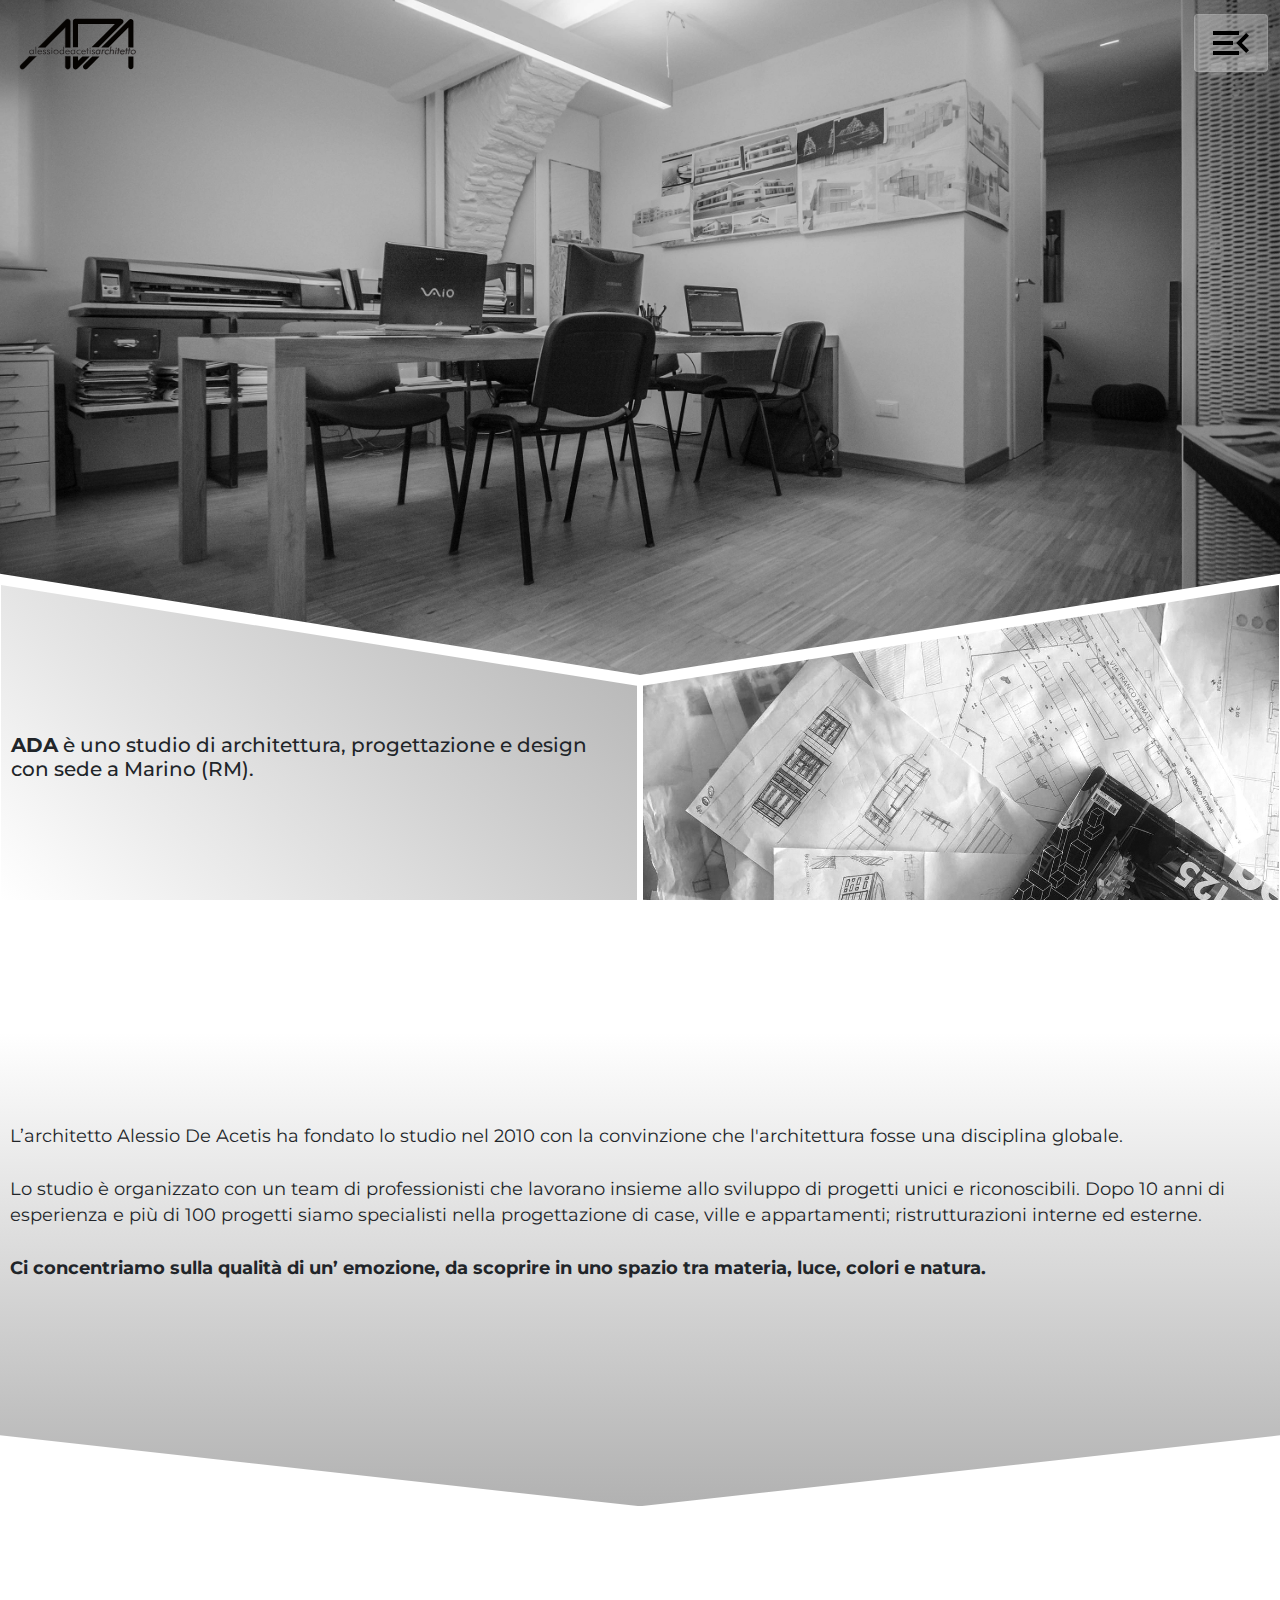
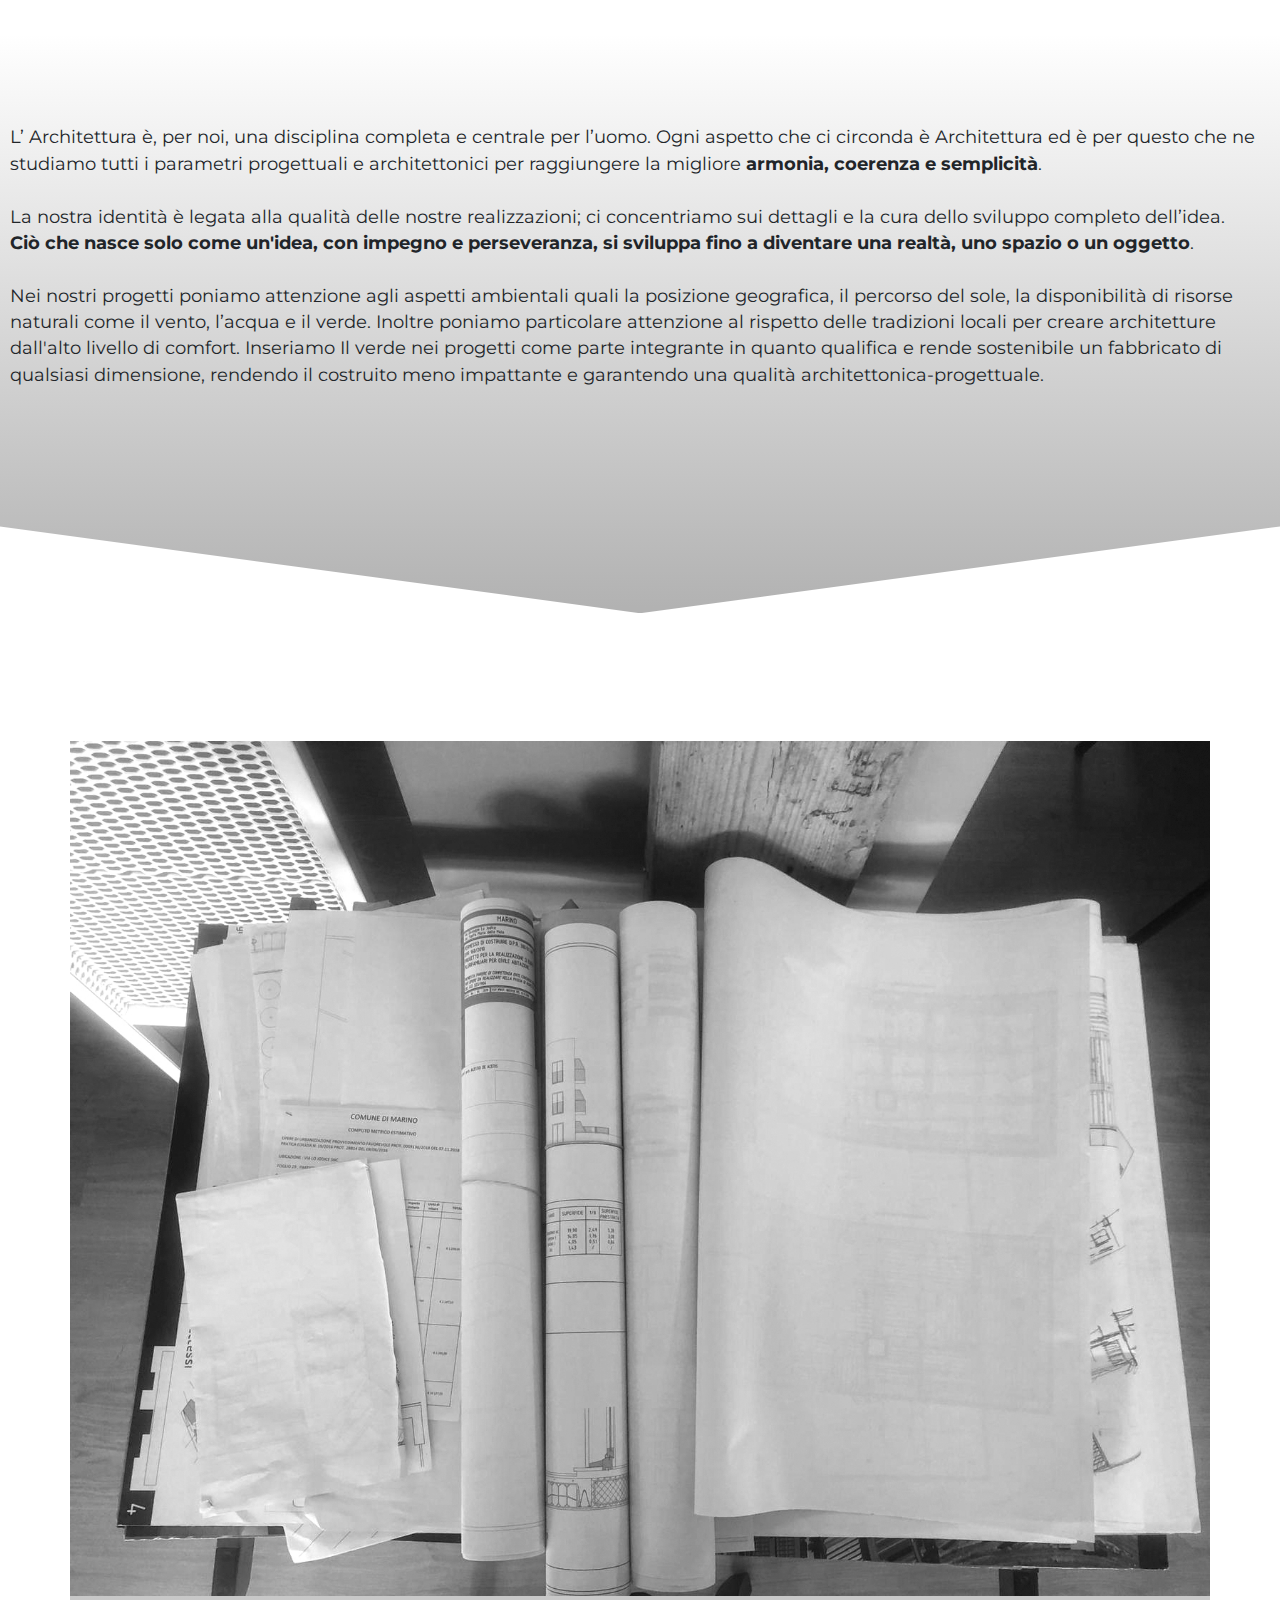
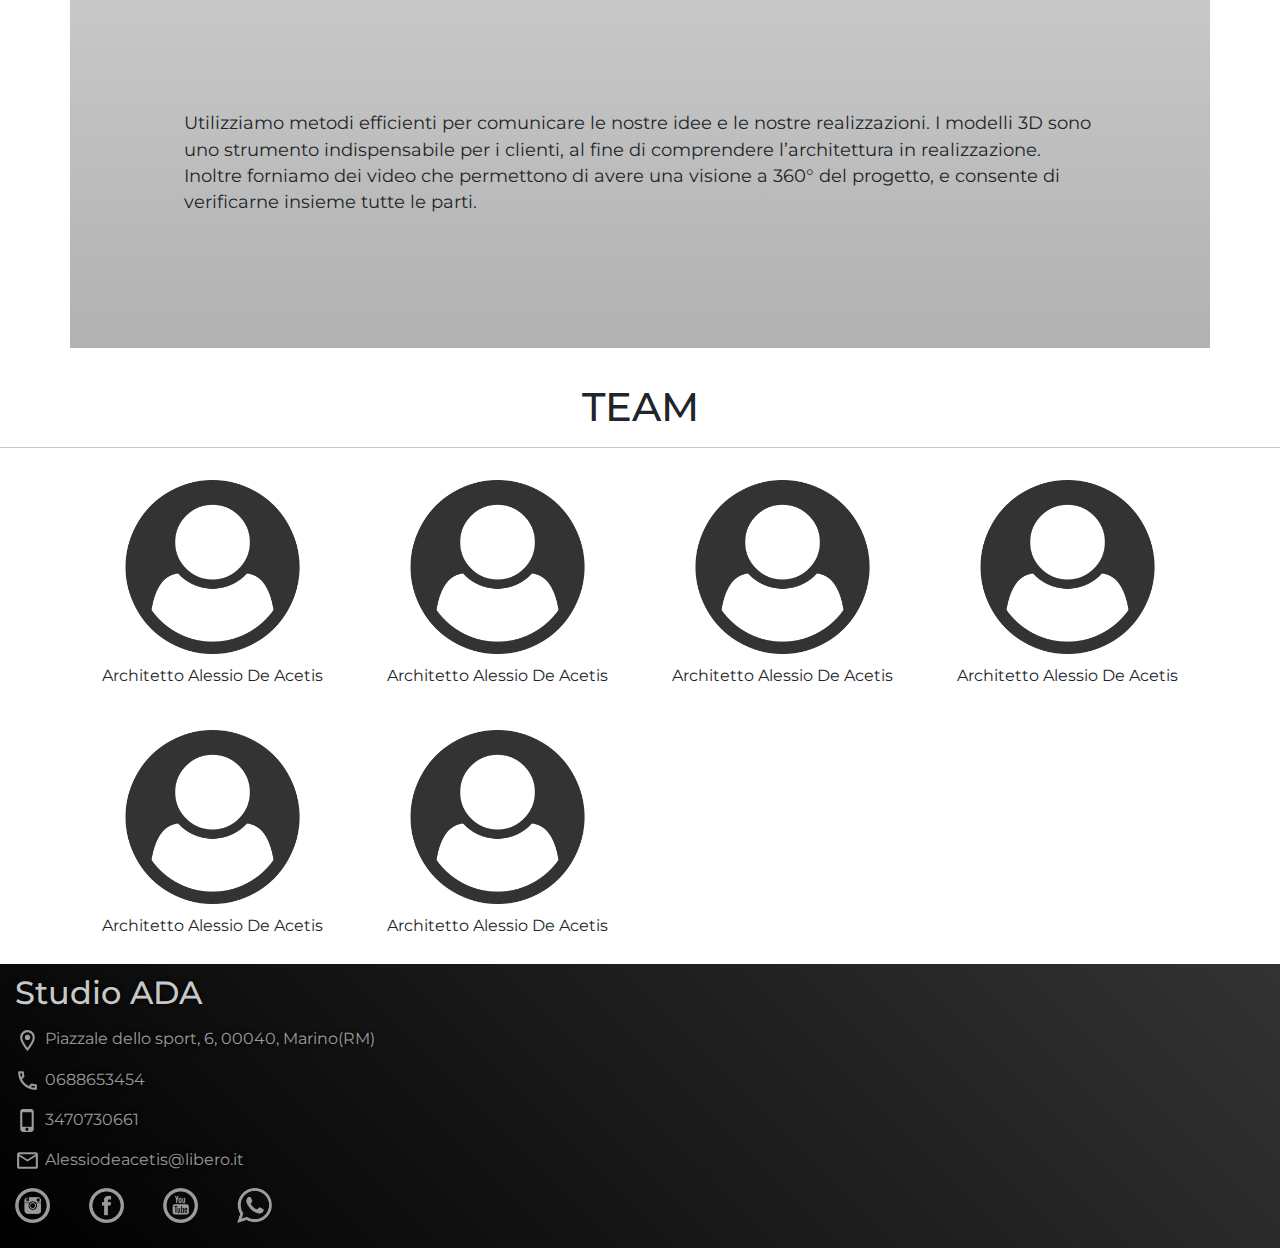
==== about.html @ c1b70dc1 "about almost finished" ====
<!doctype html>
<html lang="it">
  <head>
    <meta charset="utf-8">
    <meta name="viewport" content="width=device-width, initial-scale=1">
    
    <link rel="stylesheet" type="text/css" href="bootstrap/css/bootstrap.css">
    <link rel="stylesheet" type="text/css" href="css/about.css">
    <link rel="preconnect" href="https://fonts.googleapis.com">
    <link rel="preconnect" href="https://fonts.gstatic.com" crossorigin>
    <link href="https://fonts.googleapis.com/css2?family=Montserrat:wght@500&display=swap" rel="stylesheet">

    <title>studio ADA</title>
  </head>
<body>
<!-------------------------------  NAVBAR  -------------------------------------->
<nav id="miaNavbar" class="navbar navbar-dark bg-dark fixed-top">
  <div class="container-fluid">
    <a class="navbar-brand" href="index.html">
      <img src="images/Logo ADA.svg" width="140" class="me-3"></a>
    <button class="navbar-toggler" type="button" data-bs-toggle="offcanvas" data-bs-target="#offcanvasNavbar" aria-controls="offcanvasNavbar">
      <img src="images/icons/menu.svg">
    </button>
    <div class="offcanvas offcanvas-end" tabindex="-1" id="offcanvasNavbar" aria-labelledby="offcanvasNavbarLabel">
      <div class="offcanvas-header">
        <h5 class="offcanvas-title" id="offcanvasNavbarLabel">STUDIO ADA</h5>
        <button type="button" class="btn-close btn-close-white text-reset" data-bs-dismiss="offcanvas" aria-label="Close"></button>
      </div>
      <div class="offcanvas-body">
        <ul class="navbar-nav justify-content-end flex-grow-1 pe-3">
          <li class="nav-item">
            <a class="nav-link" aria-current="page" href="index.html">HOME</a>
          </li>
          <li class="nav-item">
            <a class="nav-link" href="projects.html">PROGETTI</a>
          </li>
          <li class="nav-item">
              <a class="nav-link active" href="about.html">STUDIO</a>
          </li>
          <li class="nav-item">
              <a class="nav-link" href="contacts.html">CONTATTI</a>
          </li>
      </div>
    </div>
  </div>
</nav>

<!--------------MAIN------------------>
<div class="container-fluid" id="banner"></div>
<section id="presentazione-container">
  <div id="presentazione-sx">
    <h5><strong>ADA</strong> è uno studio di architettura, progettazione e design con sede a Marino (RM).</h5>
  </div>  
  <div id="presentazione-dx"></div>  
</section>

  <article class="description">
  <p>
    L’architetto Alessio De Acetis  ha fondato lo studio nel 2010 
    con la convinzione che l'architettura fosse una disciplina globale.
    <br>
    <br>
    Lo studio è organizzato con un team di professionisti che lavorano insieme allo
     sviluppo di progetti unici e riconoscibili.
    Dopo 10 anni di esperienza e più di 100 progetti siamo specialisti nella
     progettazione di case, ville e appartamenti; ristrutturazioni interne ed esterne.
    <br>
    <br>
    <strong>Ci concentriamo sulla qualità di un’ emozione, da scoprire in 
      uno spazio tra materia, luce, colori e natura.</strong>
  </p>
  </article>

  <article class="description">
  <p>
    L’ Architettura è, per noi, una disciplina completa e centrale per l’uomo. Ogni aspetto 
    che ci circonda è Architettura ed è per questo che ne studiamo tutti i parametri progettuali
     e architettonici per raggiungere la migliore <strong>armonia, coerenza e semplicità</strong>.
     <br><br>
    La nostra identità è legata alla qualità delle nostre realizzazioni; ci concentriamo sui
     dettagli e la cura dello sviluppo completo dell’idea.
     <br>
     <strong>Ciò che nasce solo come un'idea, con impegno e perseveranza, 
       si sviluppa fino a diventare una realtà, uno spazio o un oggetto</strong>. 
      <br><br>
    Nei nostri progetti poniamo attenzione agli aspetti ambientali quali la posizione geografica,
     il percorso del sole, la disponibilità di risorse naturali come il vento, l’acqua e il verde.
      Inoltre poniamo particolare attenzione al rispetto delle tradizioni locali per creare architetture
       dall'alto livello di comfort. Inseriamo Il verde nei progetti come parte integrante in quanto 
       qualifica e rende sostenibile un fabbricato di qualsiasi dimensione, rendendo il costruito meno 
       impattante e garantendo una qualità architettonica-progettuale.
  </p>
  </article>

  <article class= "container-lg description-3D">
    <img src="images/studio3.jpg" width="100%">
      <p>Utilizziamo metodi efficienti per comunicare le nostre idee e le nostre realizzazioni.
        I modelli 3D sono uno strumento indispensabile per i clienti, al fine di comprendere
        l’architettura in realizzazione. Inoltre forniamo dei video che permettono di avere
        una visione a 360° del progetto, e consente di verificarne insieme tutte le parti.
      </p>
  </article>

  <section id="team">
    <h1>TEAM</h1>
    <hr>
    <div class="container-lg">
      <div class="row">
        <div class="col-6 col-md-4 col-lg-3 my-3">
          <div class="container-lavoratore">
          <img src="images/placeholder utente.png" width=100% alt="img not found">
          <p>Architetto Alessio De Acetis</p>
          </div>
        </div>
        <div class="col-6 col-md-4 col-lg-3 my-3">
          <div class="container-lavoratore">
          <img src="images/placeholder utente.png" width=100% alt="img not found">
          <p>Architetto Alessio De Acetis</p>
          </div>
        </div>
        <div class="col-6 col-md-4 col-lg-3 my-3">
          <div class="container-lavoratore">
          <img src="images/placeholder utente.png" width=100% alt="img not found">
          <p>Architetto Alessio De Acetis</p>
          </div>
        </div>
        <div class="col-6 col-md-4 col-lg-3 my-3">
          <div class="container-lavoratore">
          <img src="images/placeholder utente.png" width=100% alt="img not found">
          <p>Architetto Alessio De Acetis</p>
          </div>
        </div>
        <div class="col-6 col-md-4 col-lg-3 my-3">
          <div class="container-lavoratore">
          <img src="images/placeholder utente.png" width=100% alt="img not found">
          <p>Architetto Alessio De Acetis</p>
          </div>
        </div>
        <div class="col-6 col-md-4 col-lg-3 my-3">
          <div class="container-lavoratore">
          <img src="images/placeholder utente.png" width=100% alt="img not found">
          <p>Architetto Alessio De Acetis</p>
          </div>
        </div>
      </div>
    </div>
    
  </section>


  <div id="footer" class="container-fluid">
    <h2>Studio ADA</h2>
    <a class="contacts" href="https://goo.gl/maps/tKF3xkt3KVui4APU7"><img src="images/icons/IconMap.svg">Piazzale dello sport, 6, 00040, Marino(RM)</a>
    <a class="contacts" href="tel:0688653454"><img src="images/icons/IconCall.svg">0688653454</a>
    <a class="contacts" href="tel:3470730661"><img src="images/icons/IconPhone.svg">3470730661</a>
    <a class="contacts" href="mailto:Alessiodeacetis@libero.it"><img src="images/icons/IconEmail.svg">Alessiodeacetis@libero.it</a>
    <a href="#"><img class="social" src="images/icons/instagram.png"></a>
    <a href="#"><img class="social" src="images/icons/facebook.png"></a>
    <a href="#"><img class="social" src="images/icons/youtube.png"></a>
    <a href="https://wa.me/393470730661"><img class="social" src="images/icons/whatsapp.png"></a>
</div>


  <script src="bootstrap/js/bootstrap.bundle.js"></script>
  <script src="js/navbar-scroll.js"></script>

</body>
</html>
---- css/about.css ----
body {
    font-family: 'Montserrat', sans-serif;
}
/******************* NAV**************************/
.navbar {
    background-color: transparent !important;
    transition: background-color 0.8s;
}
.navbar-toggler{
    background-color: rgb(255,255,255,0.3);
}

#offcanvasNavbar {
    background-image: url('../images/bl2new.jpg');
    background-size: cover;
    background-position: center;
    box-shadow: 0 0 10px black;
}

.offcanvas-backdrop.show {
    opacity: 0;
}

.offcanvas-body {
    display:flex;
}

.offcanvas-title{
    color: rgb(255, 255, 255, 0.1);
    text-shadow: 0 0 2px white;
}
.navColored{
    background-color: white !important;
    box-shadow: 0 0 5px black;
    transition: background-color 0.8s;
}

/**********MAIN*******************/
#banner{
    width: 100%;
    height: 75vh;
    background: black;
    background-image: url('../images/studio.jpg');
    background-size: cover;
    background-position: center;
    -webkit-clip-path: polygon(100% 0, 100% 85%, 50% 100%, 0 85%, 0 0);
    clip-path: polygon(100% 0, 100% 85%, 50% 100%, 0 85%, 0 0);
    animation: 1.5s linear banner;
    transition: background-image 1s;
}

#presentazione-container {
    display: flex;
}

#presentazione-sx {
    display: flex;
    align-items: center;
    background: linear-gradient(225deg, rgb(0,0,0,0.3) 1%, white);
    -webkit-clip-path: polygon(0 0, 100% 32%, 100% 100%, 0% 100%);
    clip-path: polygon(0 0, 100% 32%, 100% 100%, 0% 100%);
    width: 50%;
    height: 35vh;
    margin: -10vh 3px 5px 1px;
    position: relative;
    animation: 1.5s linear presentazione-sx;
}
#presentazione-sx h5 {
    margin: 30px 8px 1px 10px;
}

#presentazione-dx {
    display: inline-block;
    background-image: url('../images/studio2.jpg');
    background-size: cover;
    background-position: center;
    -webkit-clip-path: polygon(0 32%, 100% 0, 100% 100%, 0% 100%);
    clip-path: polygon(0 32%, 100% 0, 100% 100%, 0% 100%);
    width: 50%;
    height: 35vh;
    margin: -10vh 1px 5px 3px;
    position: relative;
    animation: 1.5s linear presentazione-dx;
}
/*********************************************/


.description {
    width: 100%;
    font-size: 1.1rem;
    background: linear-gradient(to top, rgb(0,0,0,0.3) 1%, white);
    -webkit-clip-path: polygon(100% 0, 100% 85%, 50% 100%, 0 85%, 0 0);
    clip-path: polygon(100% 0, 100% 85%, 50% 100%, 0 85%, 0 0);
}

.description p {
    margin: 10% 10px;
    padding-top: 10vh;
    padding-bottom: 18vh;
}

.description p:last-child{
    padding-bottom: 25vh;
}

.description-3D {
    width: 100%;
    font-size: 1.1rem;
    background: linear-gradient(to top, rgb(0,0,0,0.3) 1%, white);
    display: flex;
    flex-direction: column;
    align-items: center;
    padding: 0;
}
.description-3D img{
    width: 100%;
}
.description-3D p {
    margin: 10% 10%;
    padding-bottom: 2vh;
}
/*****************************************/
#team h1 {
    text-align: center;
    margin: 35px 0 15px 0;
}
.container-lavoratore {
    display: flex;
    flex-direction: column;
    align-items: center;
}
.container-lavoratore img {
    border-radius: 15px;
    width: 100%;
}
.container-lavoratore p {
    text-align: center;
    margin: 10px 0;
}



/******************* FOOTER ******************/
#footer {
    background: linear-gradient(45deg, rgb(0, 0, 0, 1), rgb(0, 0, 0, 0.8));
    color: rgb(255, 255, 255, 0.8);
    text-shadow: 0 0 4px black;
    padding-top: 10px;
    padding-bottom: 10px;
    padding-left: 15px;
}

#footer a {
    text-decoration: none;
    color: rgb(255, 255, 255, 0.6);
    transition: color .5s;
}

#footer img {
    opacity: 0.6;
    padding-right: 5px;
}
.contacts{
    display: block;
    margin: 15px 0;
}
.contacts img {
    
    width: 30px;
}
.social {
    padding-bottom: 15px;
    margin-right:30px;
    width:40px;
    transition: opacity .5s;
}

.social:hover {
    opacity:1 !important;
}

#footer a:hover{
    color: rgb(255, 255, 255, 1);
}


/*************ANIMATIONS******************/
@keyframes banner{
    from{
        margin-top: -100px;
        opacity: 0.5;
    }
    to{
        margin-top: 0;
        opacity: 1;
    }
}

@keyframes presentazione-sx{
    from{
        left: -100px;
        opacity: 0.5;
    }
    to{
        left: -0;
        opacity: 1;
    }
}

@keyframes presentazione-dx{
    from{
        right: -100px;
        opacity: 0.5;
    }
    to{
        right: 0;
        opacity: 1;
    }
}
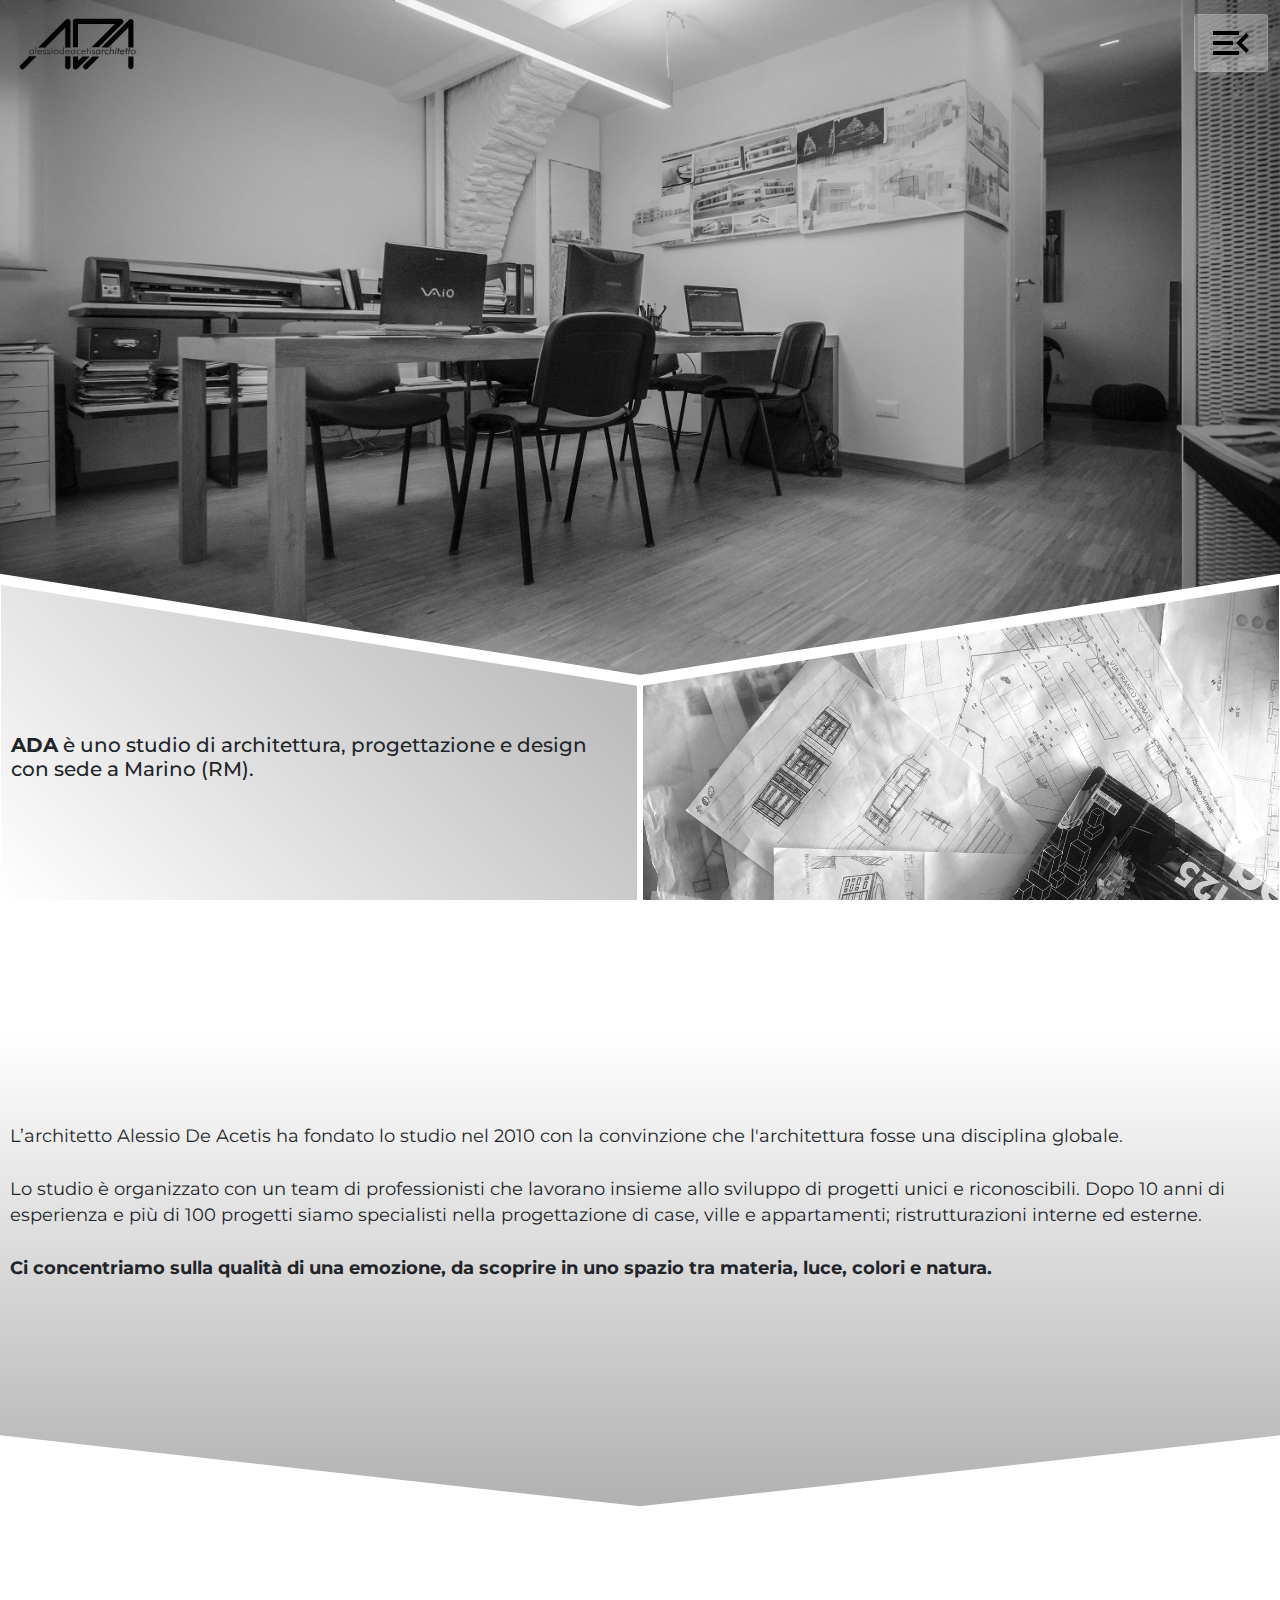
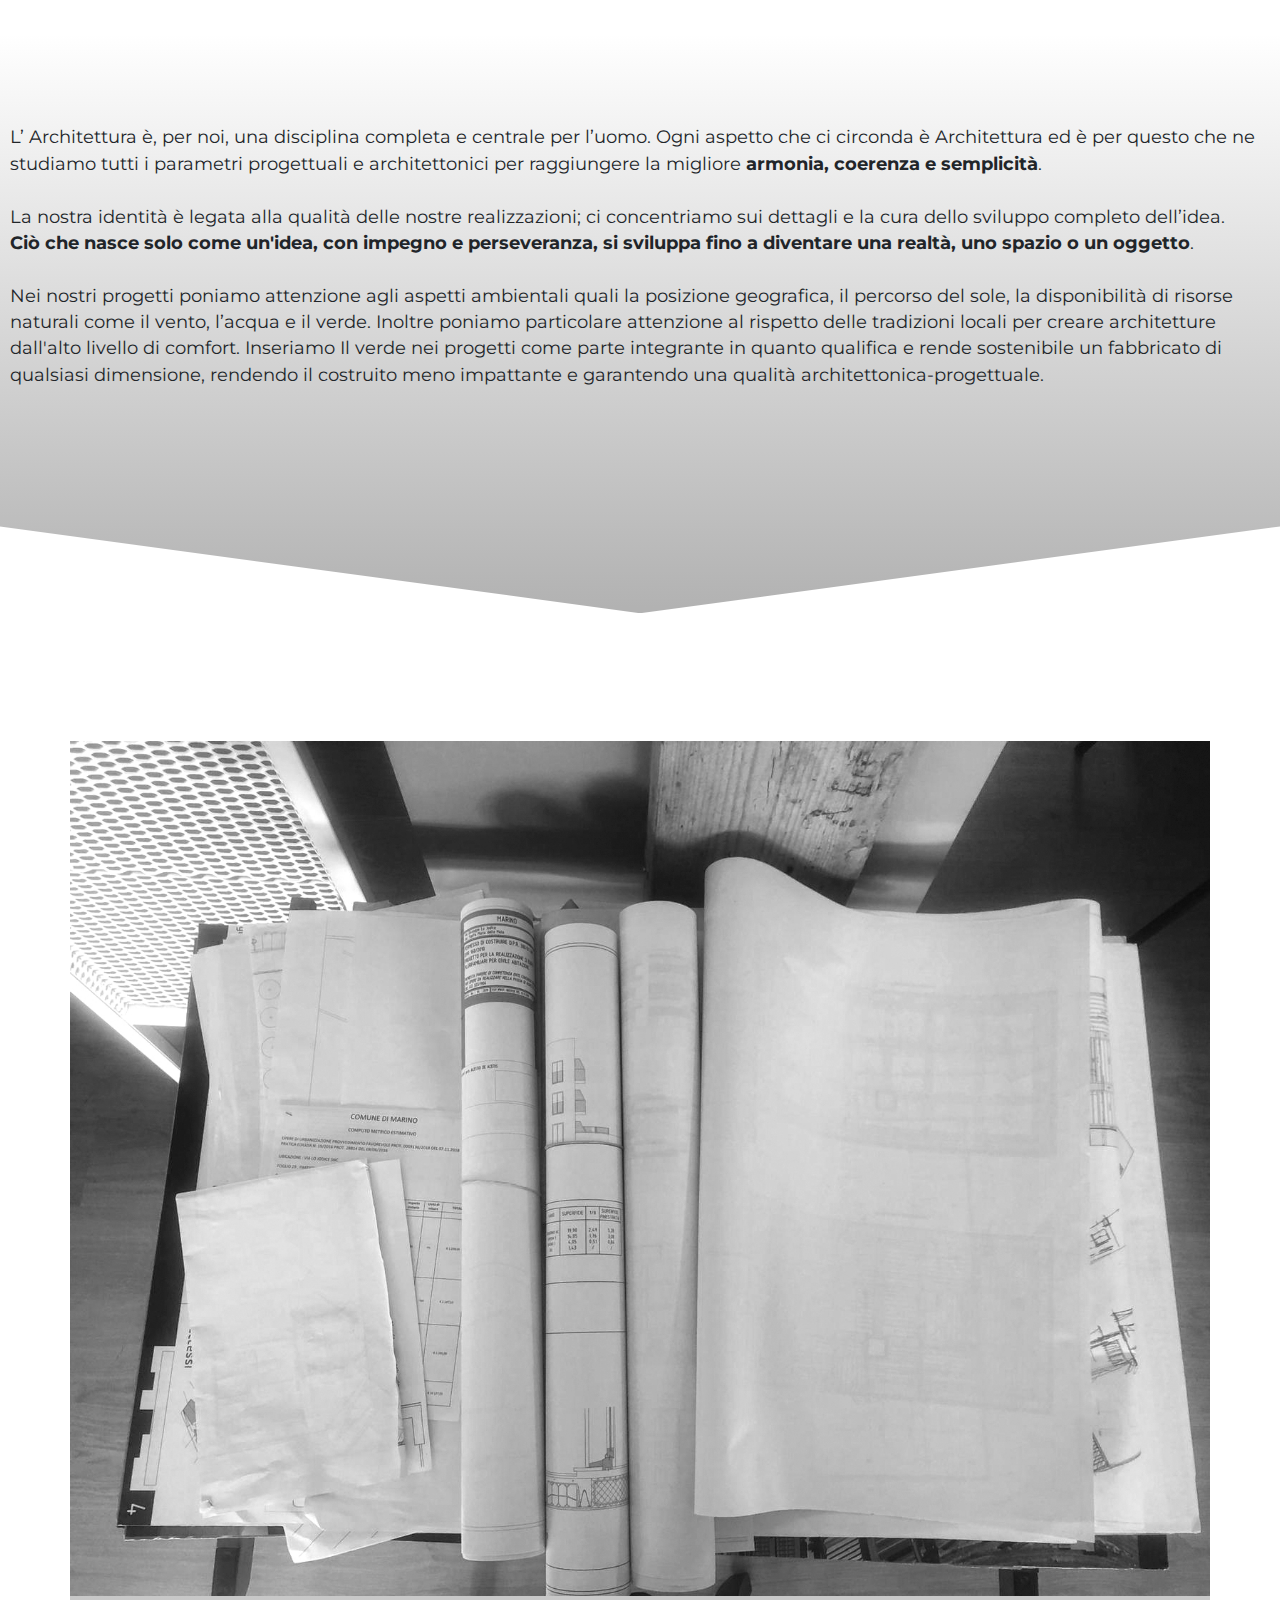
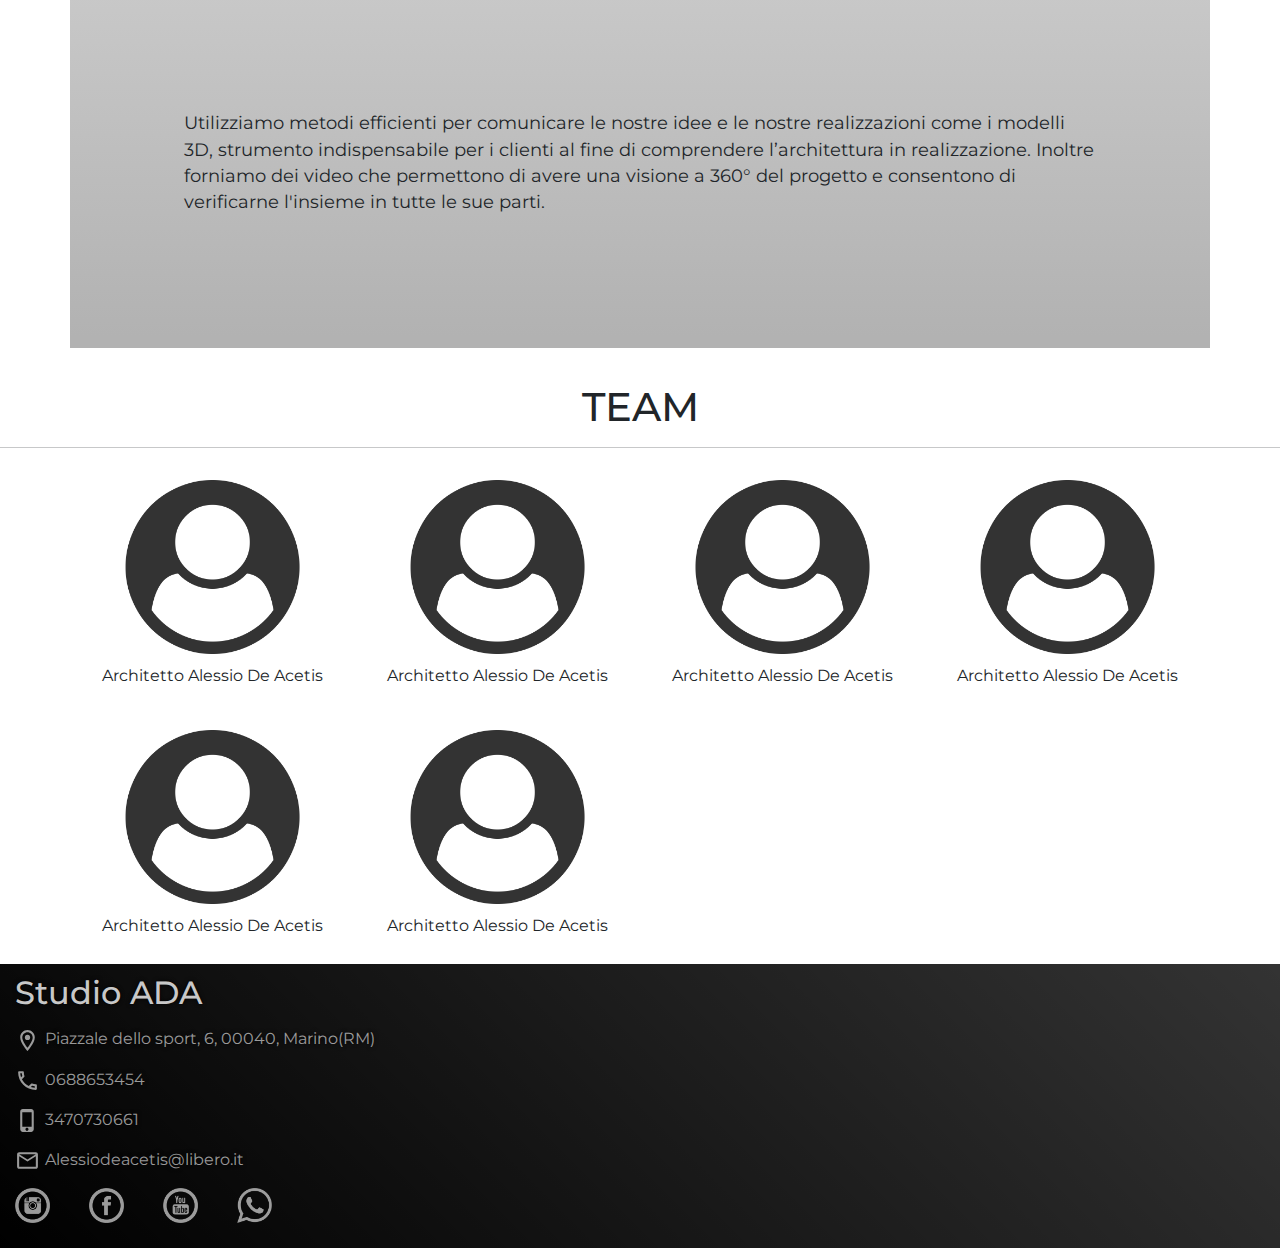
==== commit 0ec27b74: "little changes on about and started projects" ====
--- a/about.html
+++ b/about.html
@@ -66,7 +66,7 @@
      progettazione di case, ville e appartamenti; ristrutturazioni interne ed esterne.
     <br>
     <br>
-    <strong>Ci concentriamo sulla qualità di un’ emozione, da scoprire in 
+    <strong>Ci concentriamo sulla qualità di una emozione, da scoprire in 
       uno spazio tra materia, luce, colori e natura.</strong>
   </p>
   </article>
@@ -94,10 +94,10 @@
 
   <article class= "container-lg description-3D">
     <img src="images/studio3.jpg" width="100%">
-      <p>Utilizziamo metodi efficienti per comunicare le nostre idee e le nostre realizzazioni.
-        I modelli 3D sono uno strumento indispensabile per i clienti, al fine di comprendere
+      <p>Utilizziamo metodi efficienti per comunicare le nostre idee e le nostre realizzazioni come
+        i modelli 3D, strumento indispensabile per i clienti al fine di comprendere
         l’architettura in realizzazione. Inoltre forniamo dei video che permettono di avere
-        una visione a 360° del progetto, e consente di verificarne insieme tutte le parti.
+        una visione a 360° del progetto e consentono di verificarne l'insieme in tutte le sue parti.
       </p>
   </article>
 
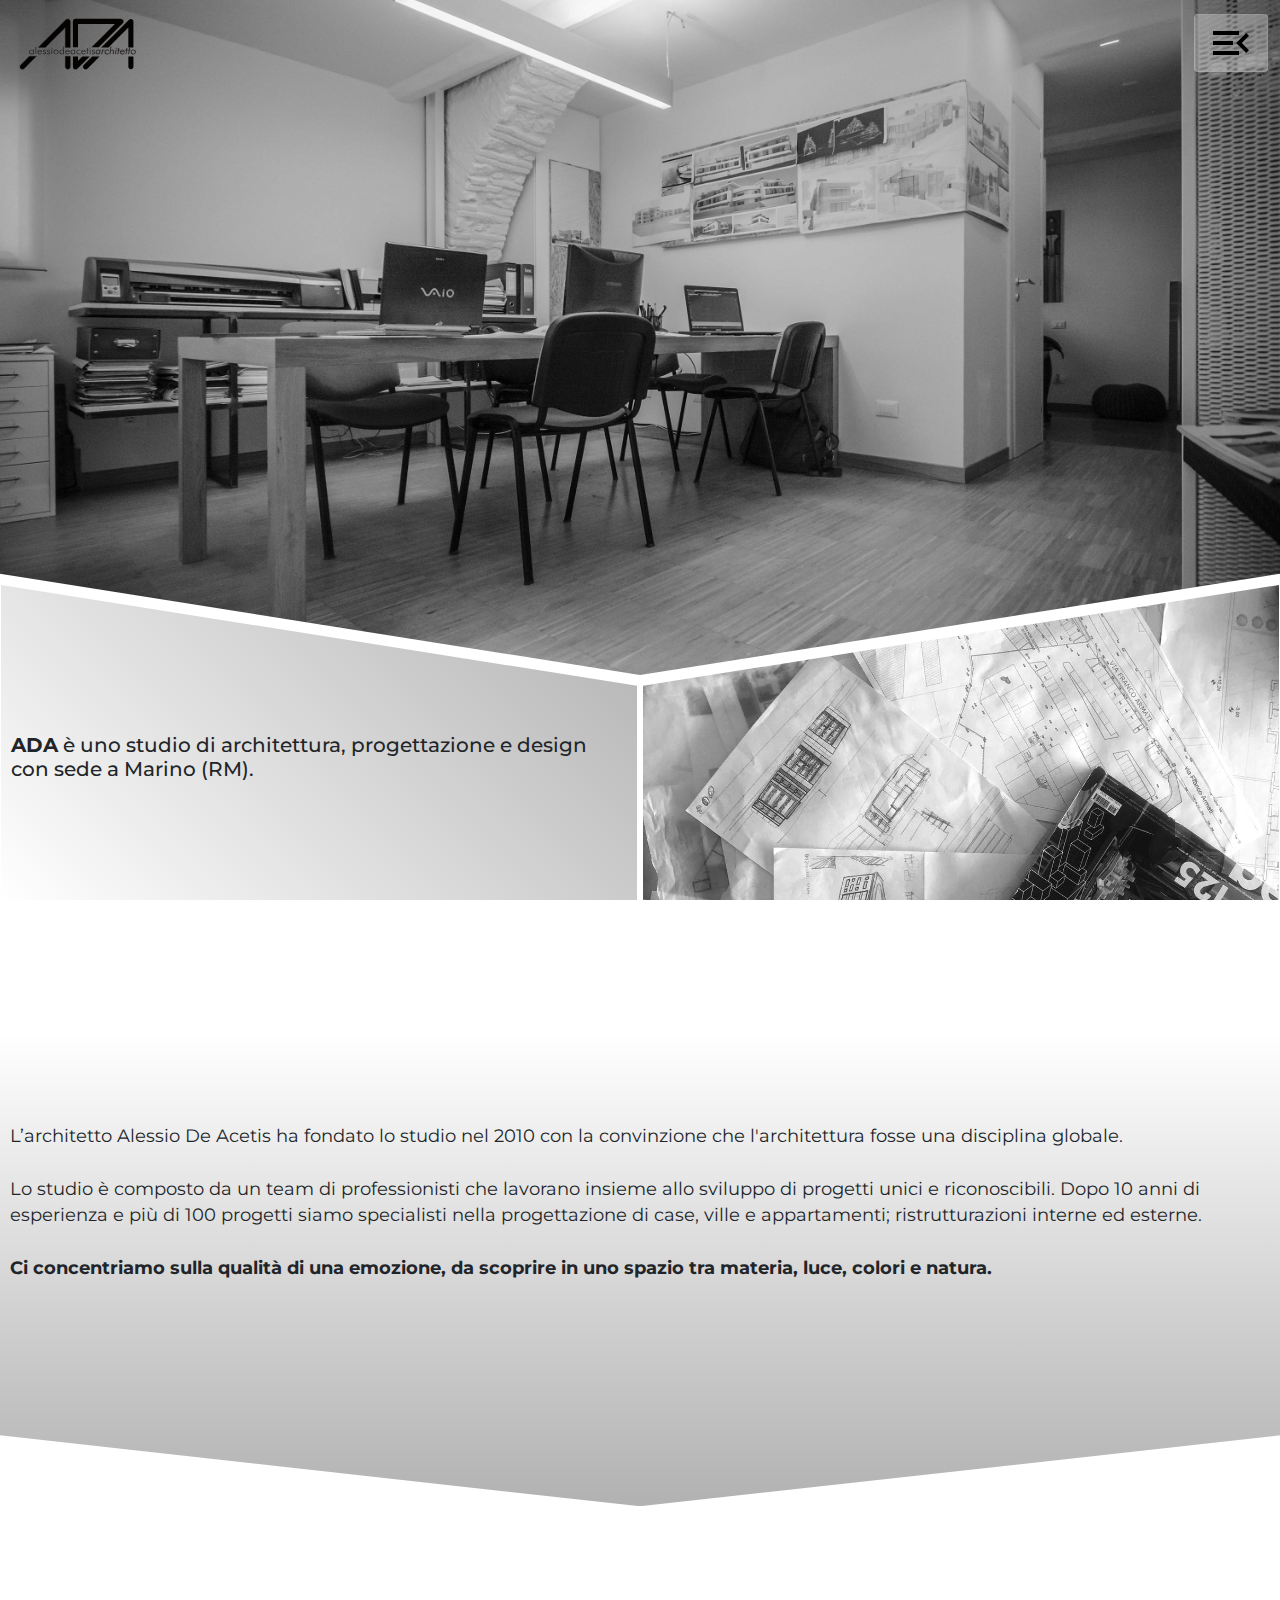
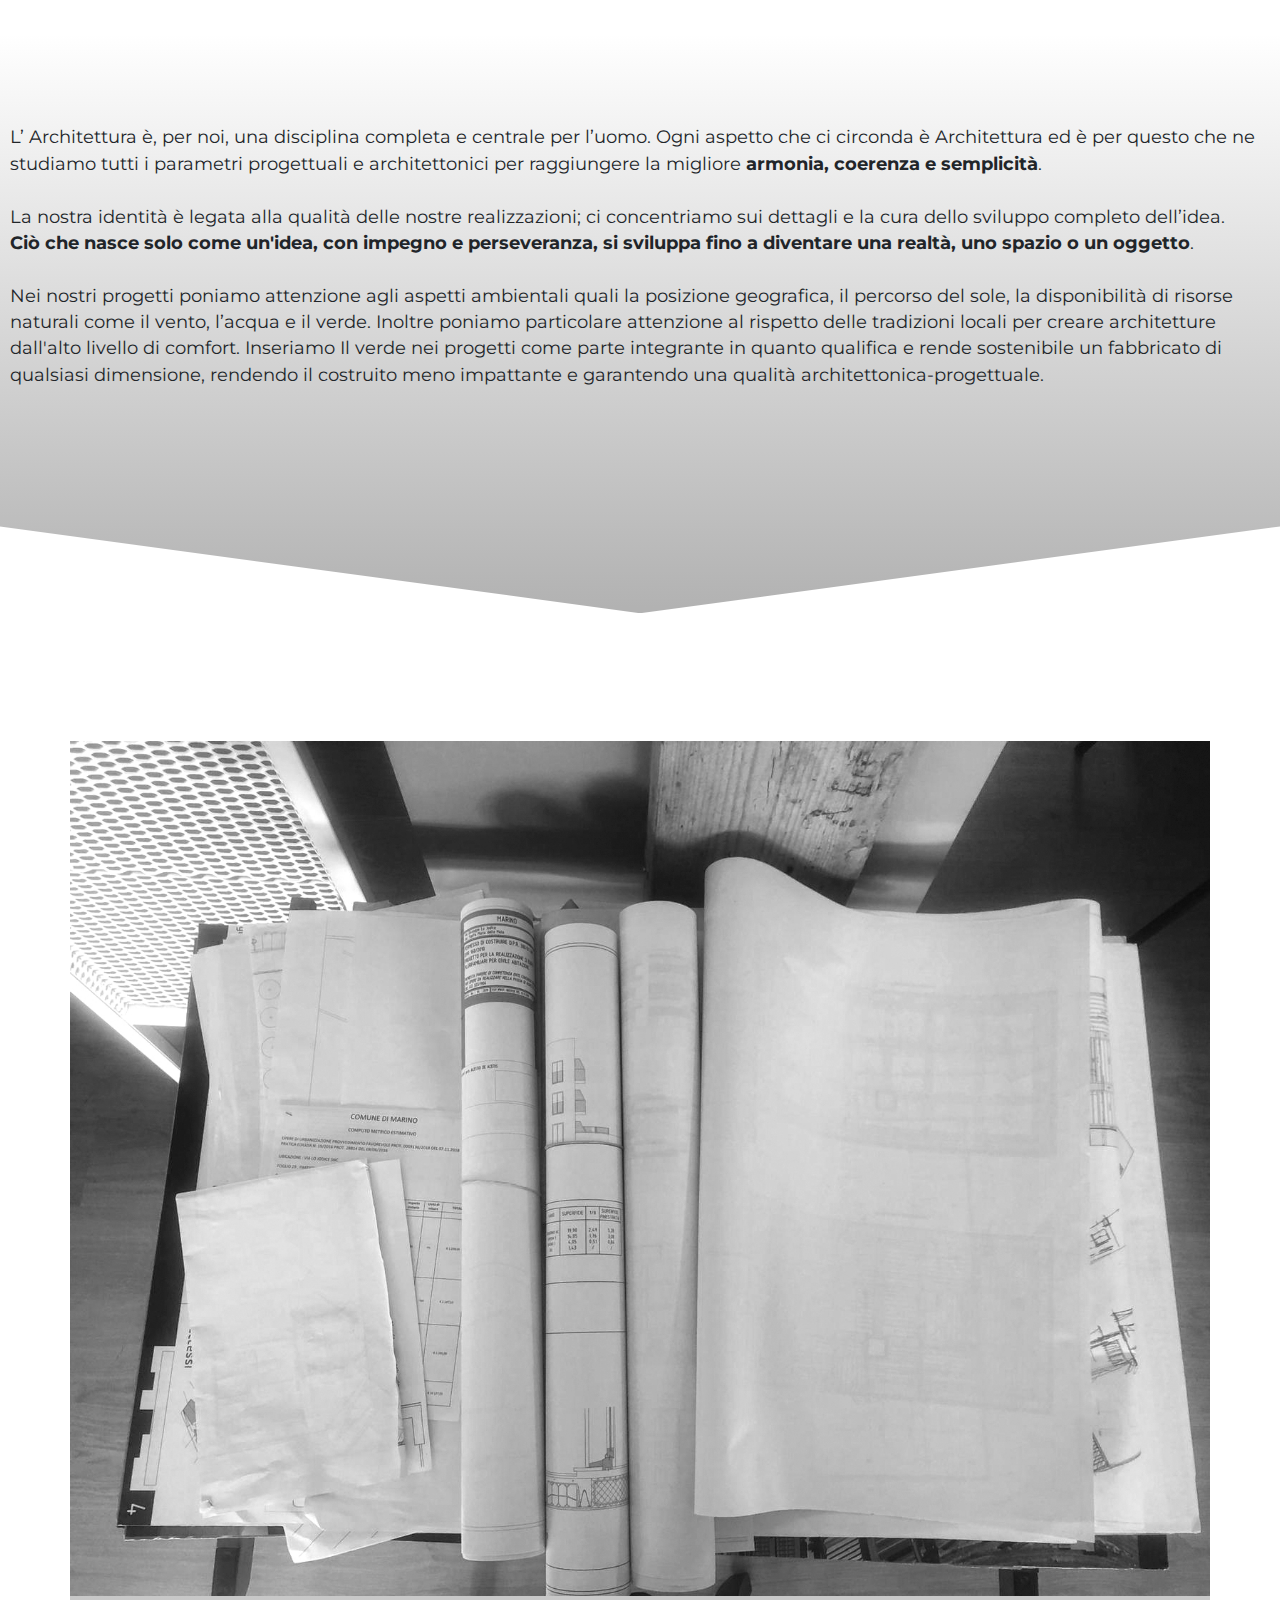
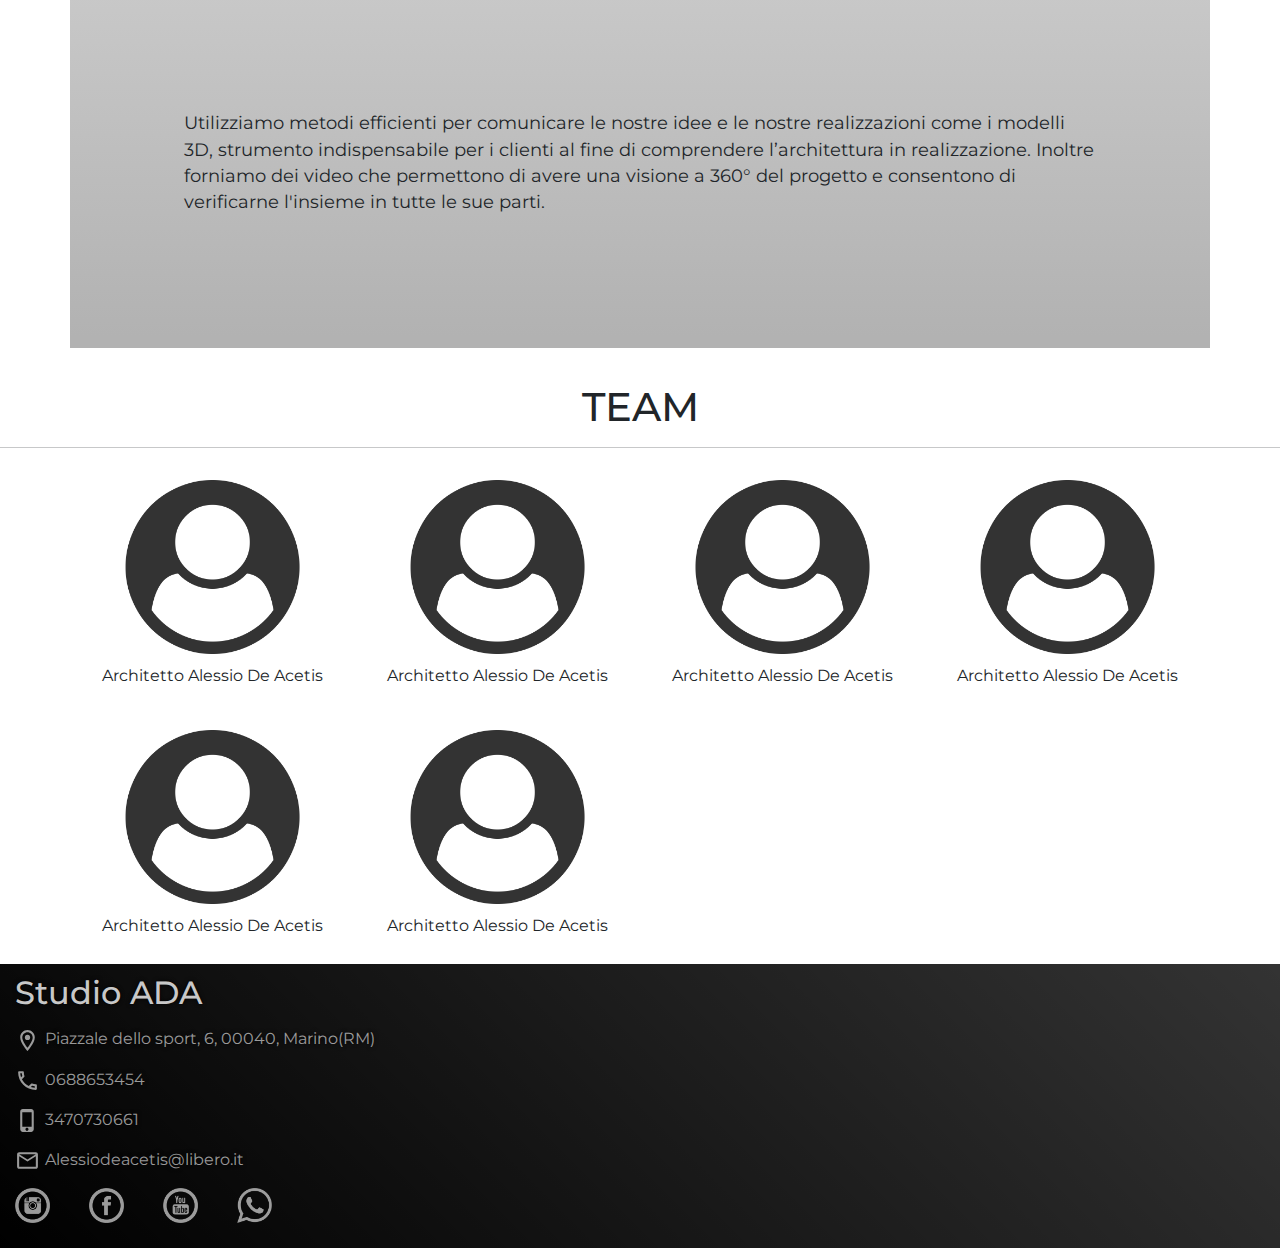
==== commit b5fb25b2: "project1 linked and media queried, ortografia di about sistemata" ====
--- a/about.html
+++ b/about.html
@@ -60,7 +60,7 @@
     con la convinzione che l'architettura fosse una disciplina globale.
     <br>
     <br>
-    Lo studio è organizzato con un team di professionisti che lavorano insieme allo
+    Lo studio è composto da un team di professionisti che lavorano insieme allo
      sviluppo di progetti unici e riconoscibili.
     Dopo 10 anni di esperienza e più di 100 progetti siamo specialisti nella
      progettazione di case, ville e appartamenti; ristrutturazioni interne ed esterne.
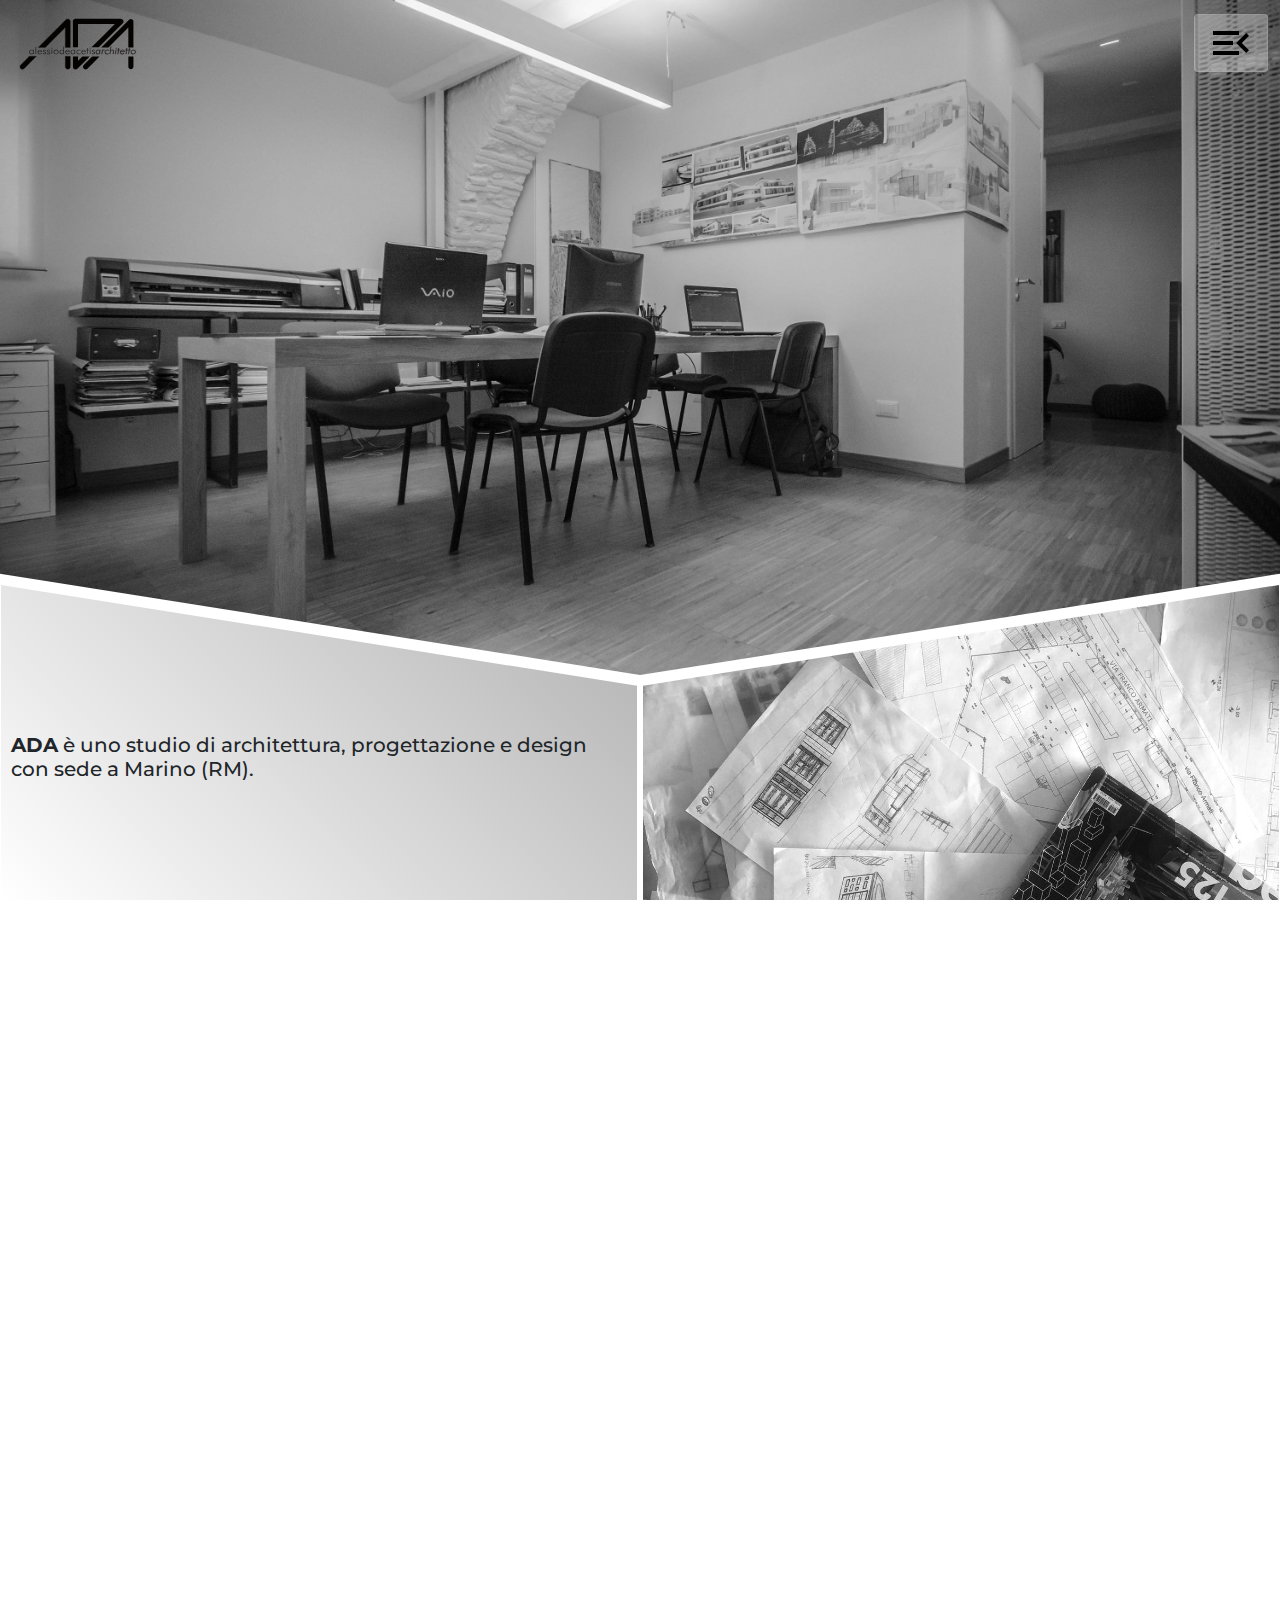
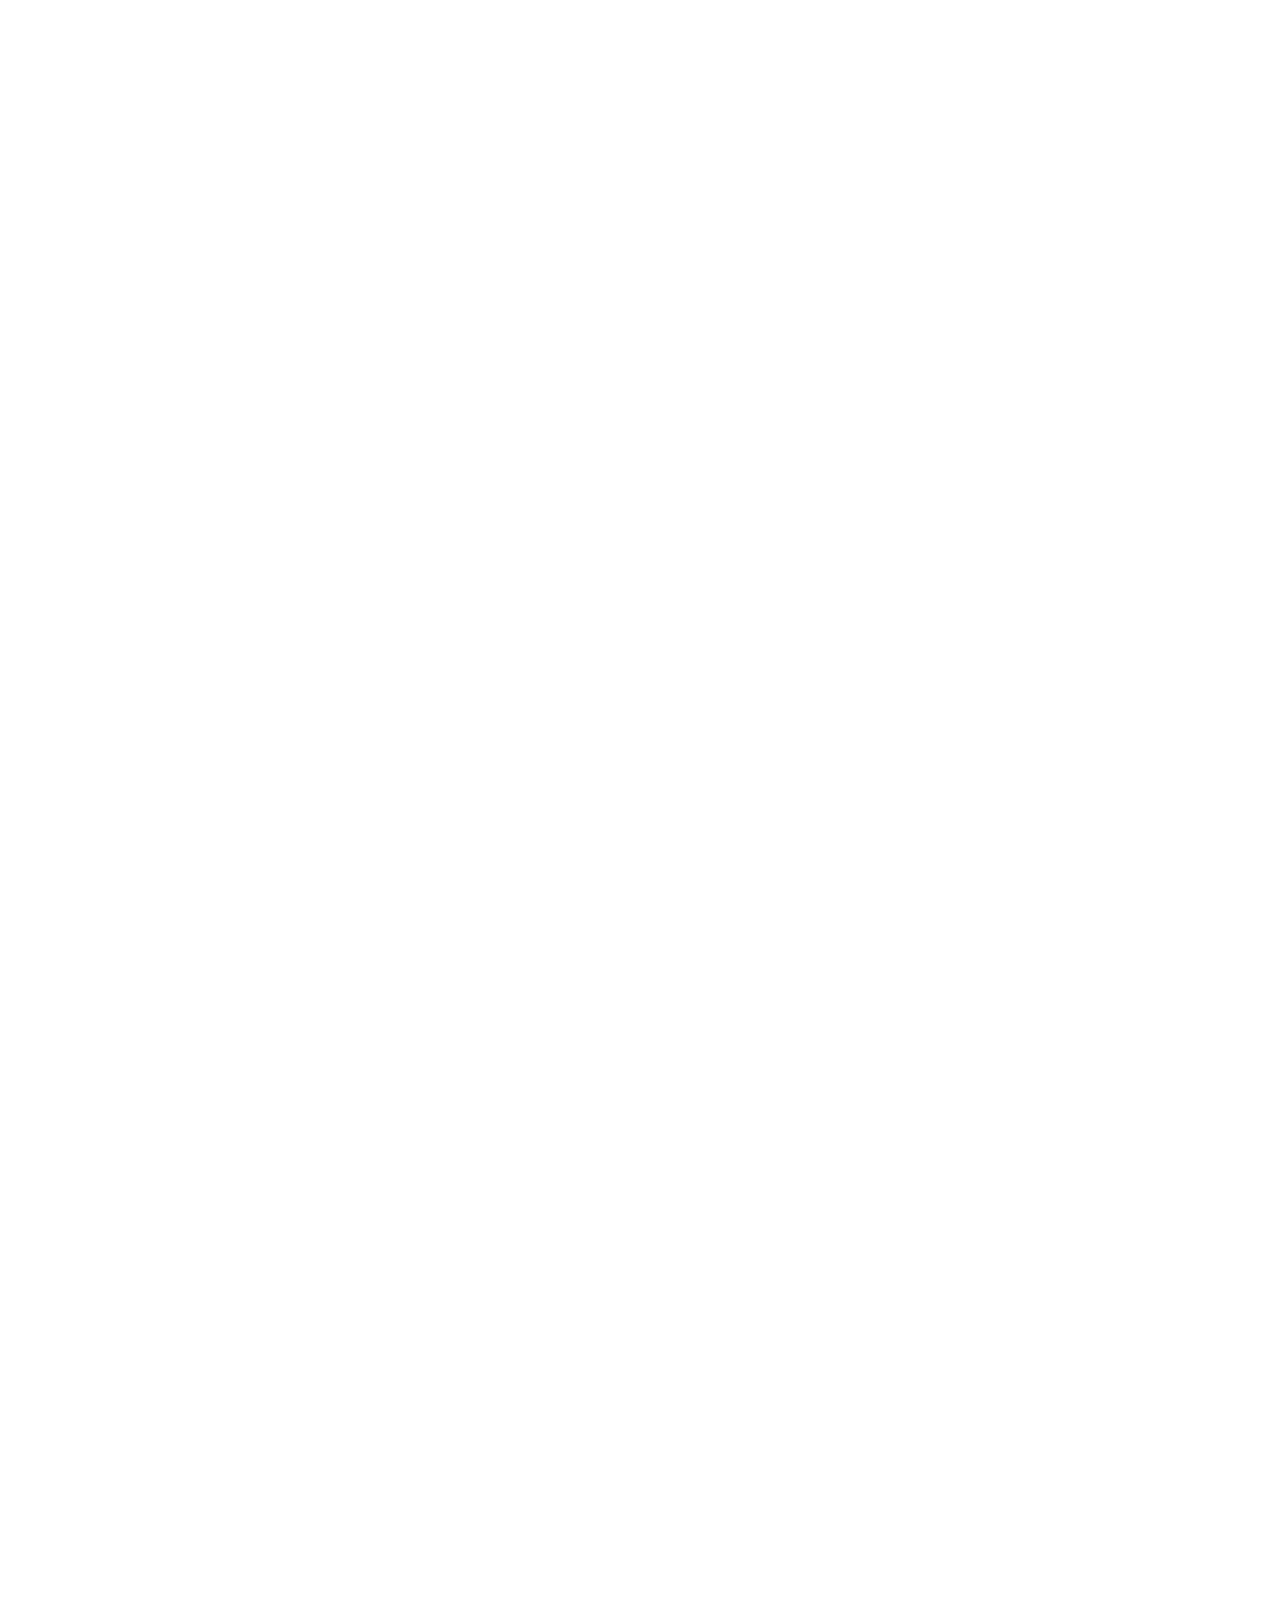
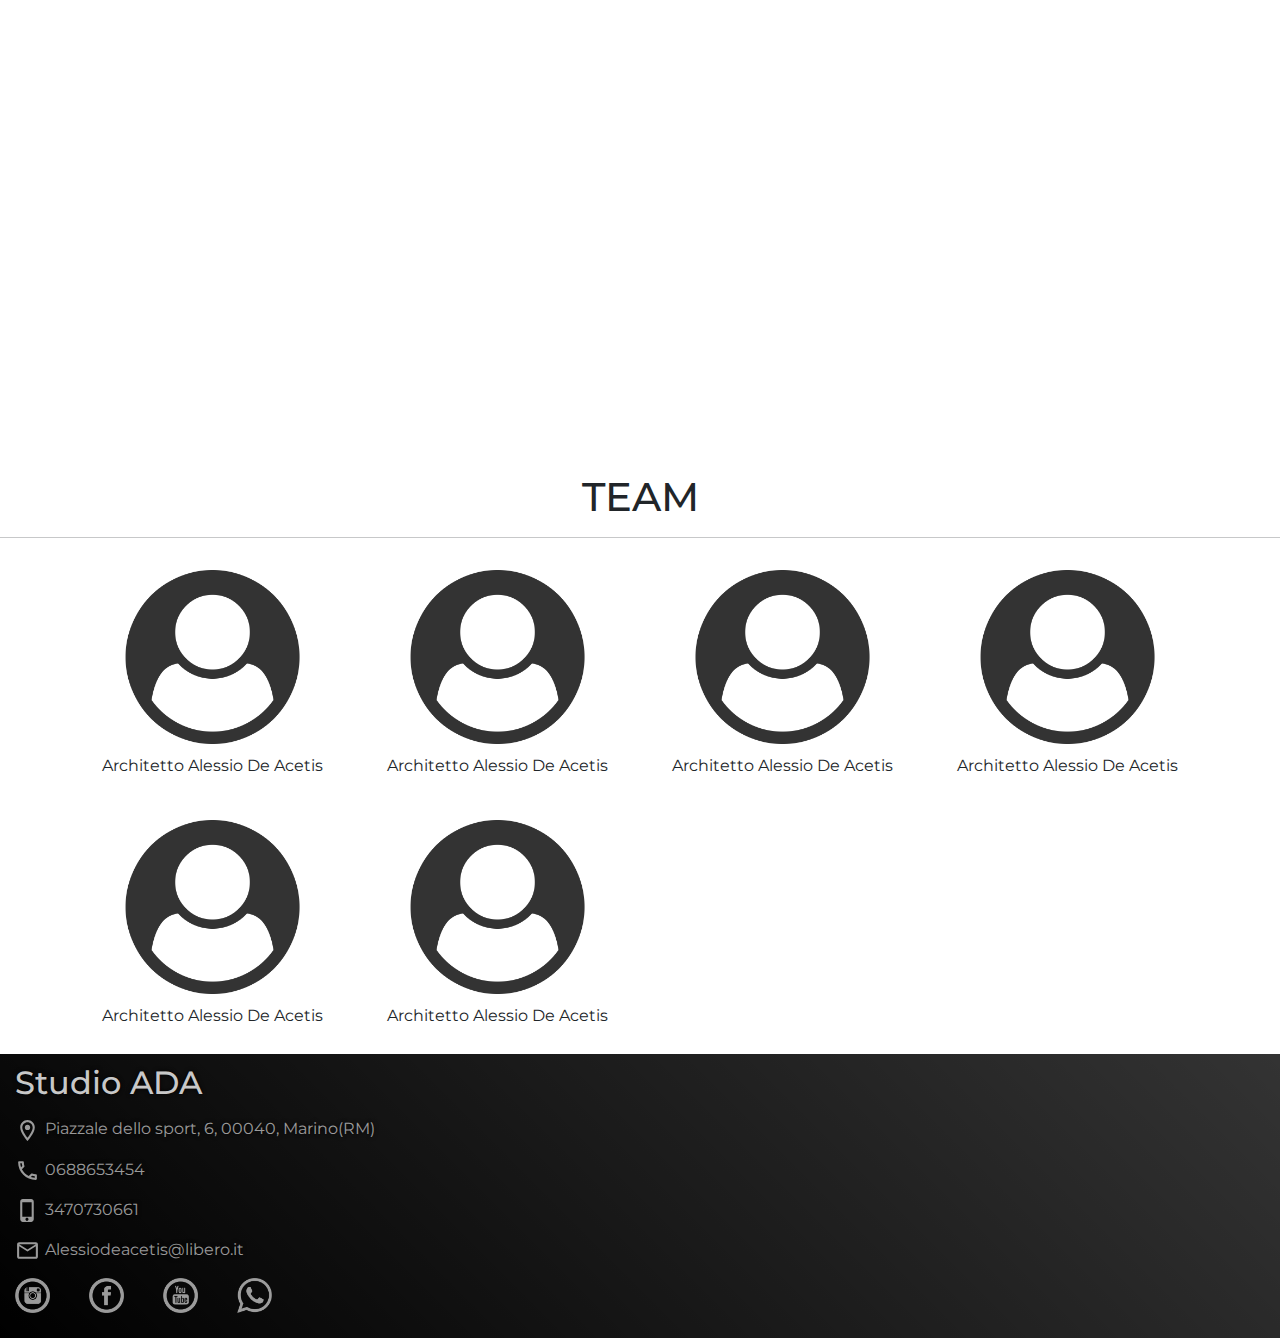
==== commit 4ad48f34: "added about animations on scroll" ====
--- a/about.html
+++ b/about.html
@@ -54,7 +54,7 @@
   <div id="presentazione-dx"></div>  
 </section>
 
-  <article class="description">
+  <article class="description scrolling">
   <p>
     L’architetto Alessio De Acetis  ha fondato lo studio nel 2010 
     con la convinzione che l'architettura fosse una disciplina globale.
@@ -71,7 +71,7 @@
   </p>
   </article>
 
-  <article class="description">
+  <article class="description scrolling">
   <p>
     L’ Architettura è, per noi, una disciplina completa e centrale per l’uomo. Ogni aspetto 
     che ci circonda è Architettura ed è per questo che ne studiamo tutti i parametri progettuali
@@ -92,7 +92,7 @@
   </p>
   </article>
 
-  <article class= "container-lg description-3D">
+  <article class= "container-lg description-3D scrolling">
     <img src="images/studio3.jpg" width="100%">
       <p>Utilizziamo metodi efficienti per comunicare le nostre idee e le nostre realizzazioni come
         i modelli 3D, strumento indispensabile per i clienti al fine di comprendere
@@ -163,6 +163,7 @@
 
   <script src="bootstrap/js/bootstrap.bundle.js"></script>
   <script src="js/navbar-scroll.js"></script>
+  <script src="js/about-scroll-animation.js"></script>
 
 </body>
 </html>
--- a/css/about.css
+++ b/css/about.css
@@ -71,6 +71,7 @@
 
 #presentazione-dx {
     display: inline-block;
+    background: black;
     background-image: url('../images/studio2.jpg');
     background-size: cover;
     background-position: center;
@@ -93,6 +94,16 @@
     clip-path: polygon(100% 0, 100% 85%, 50% 100%, 0 85%, 0 0);
 }
 
+.scrolling{
+    transform: translateY(-50px);
+}
+
+.scrolled {
+    opacity: 1 !important;
+    transition: 2s opacity, 2s transform;
+    transform: translateY(0);
+}
+
 .description p {
     margin: 10% 10px;
     padding-top: 10vh;
@@ -100,7 +111,7 @@
 }
 
 .description p:last-child{
-    padding-bottom: 25vh;
+    padding-bottom: 30vh;
 }
 
 .description-3D {
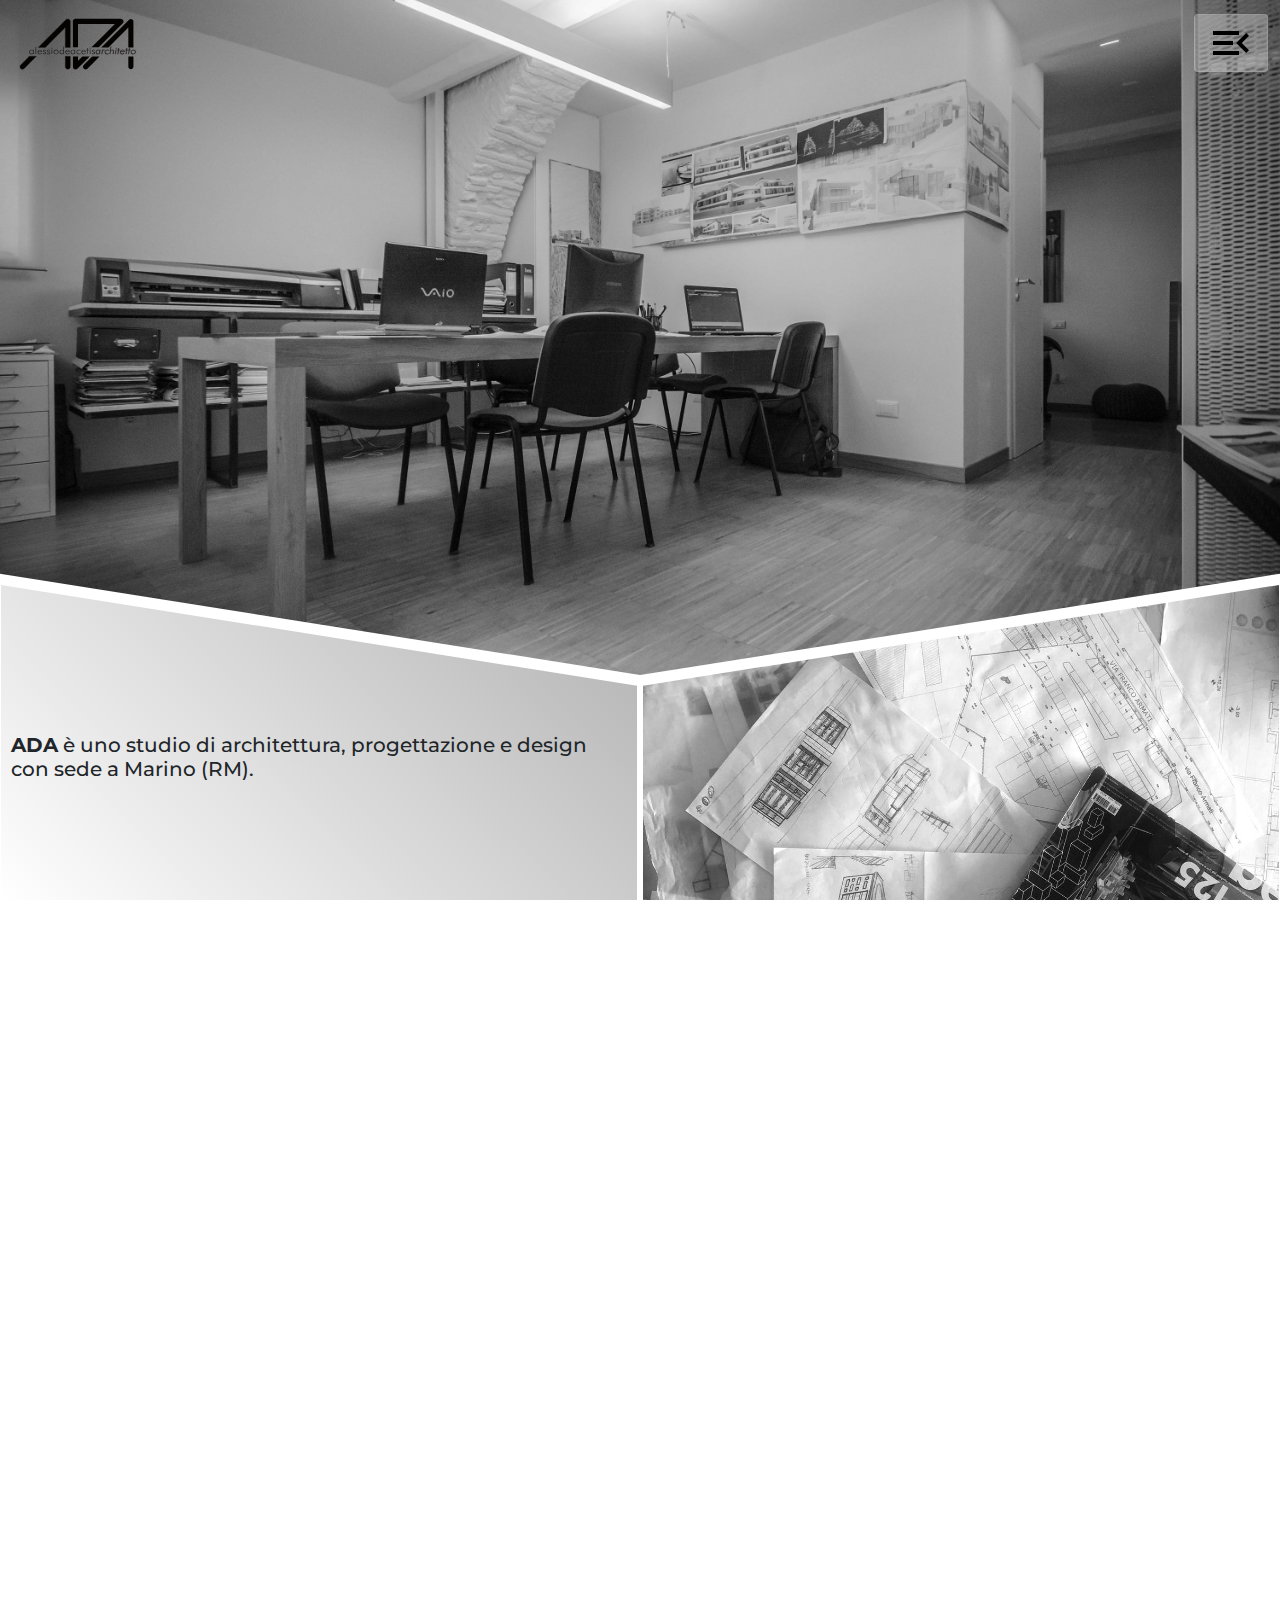
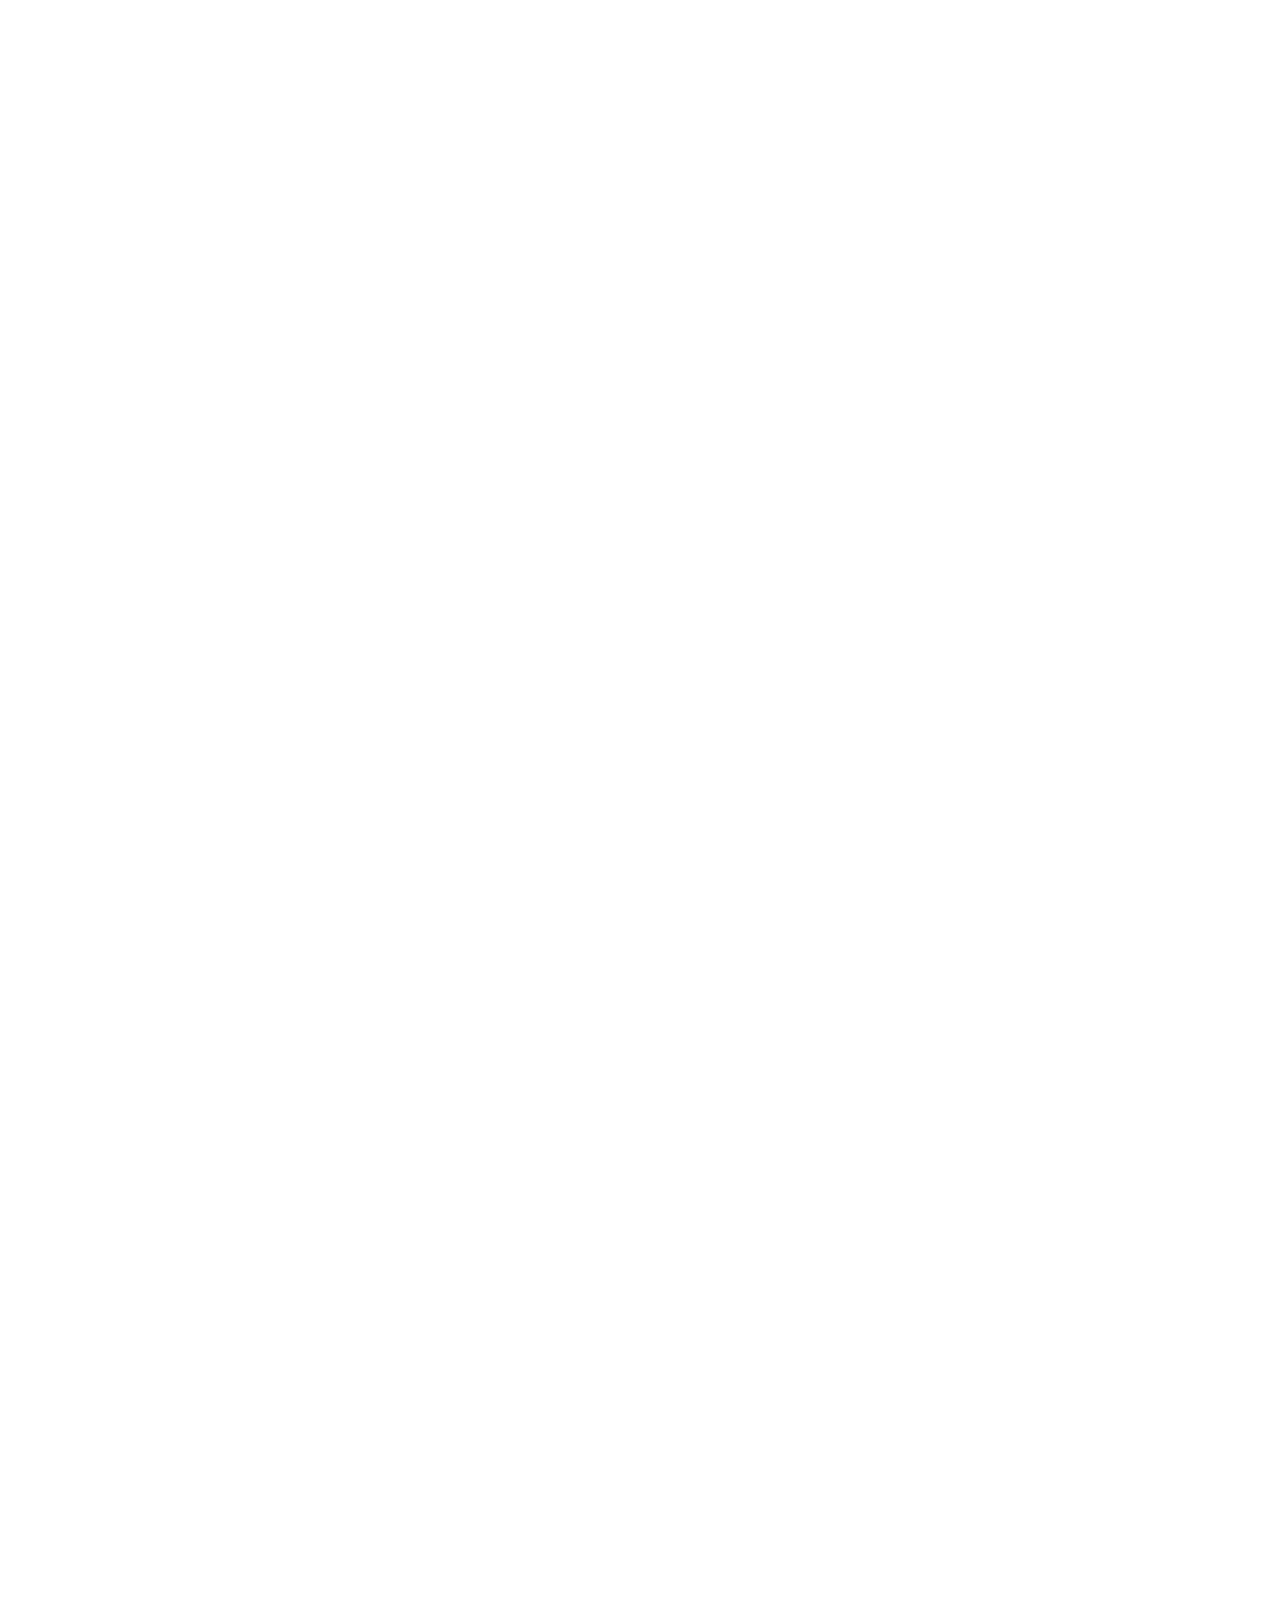
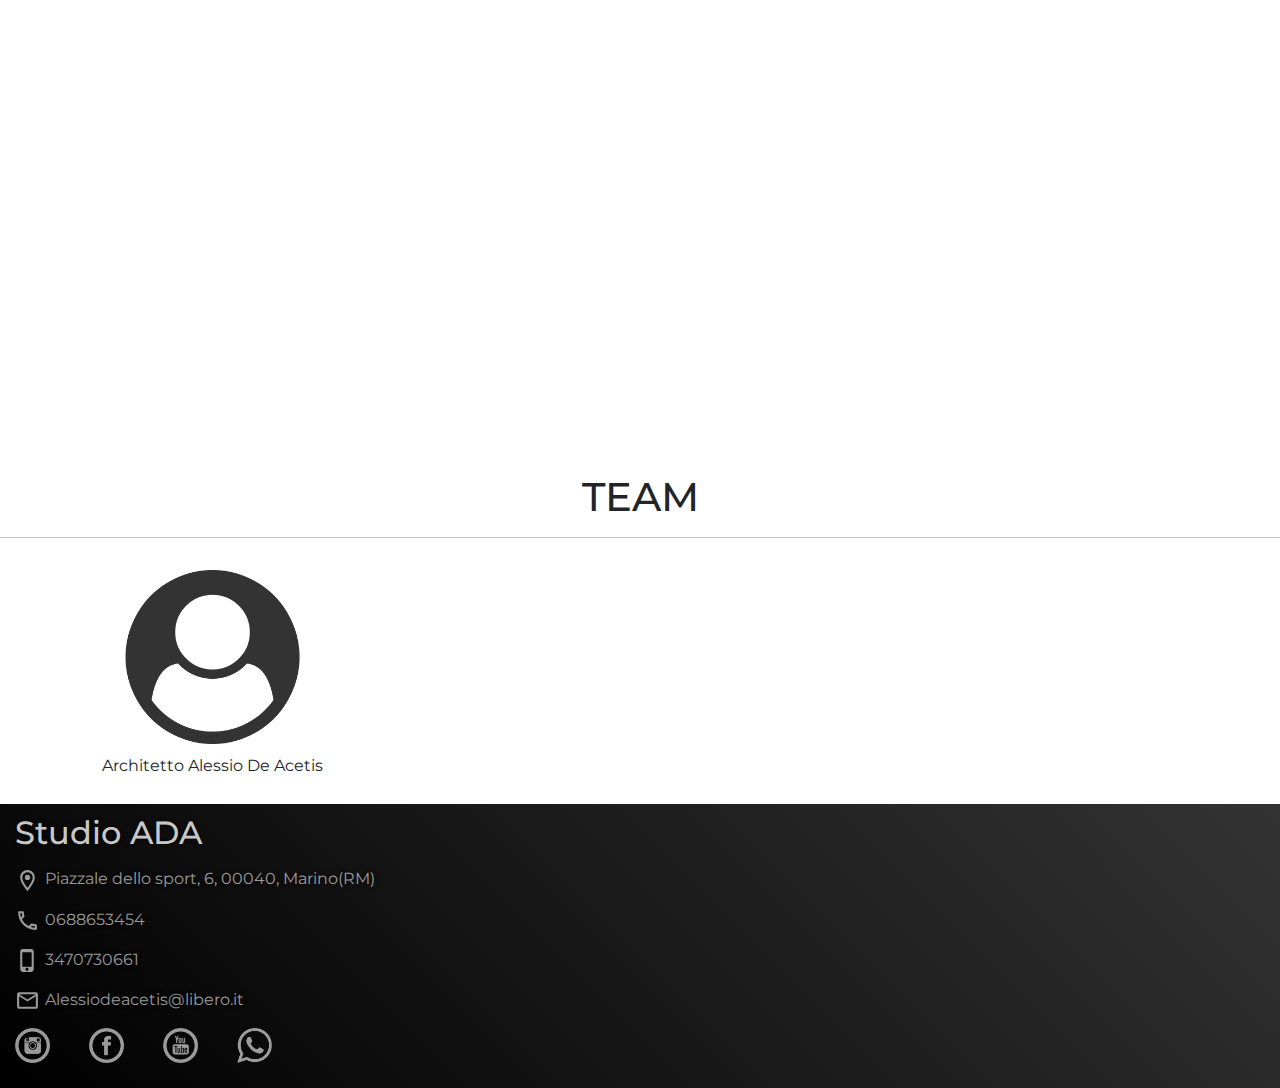
==== commit 095d600e: "cambiamenti per sito provvisorio" ====
--- a/about.html
+++ b/about.html
@@ -60,9 +60,9 @@
     con la convinzione che l'architettura fosse una disciplina globale.
     <br>
     <br>
-    Lo studio è composto da un team di professionisti che lavorano insieme allo
+    Lo studio è composto da un team di professionisti che lavora insieme allo
      sviluppo di progetti unici e riconoscibili.
-    Dopo 10 anni di esperienza e più di 100 progetti siamo specialisti nella
+    Dopo 10 anni di esperienza e più di 100 progetti siamo specializzati nella
      progettazione di case, ville e appartamenti; ristrutturazioni interne ed esterne.
     <br>
     <br>
@@ -112,6 +112,8 @@
           <p>Architetto Alessio De Acetis</p>
           </div>
         </div>
+        
+        <!--
         <div class="col-6 col-md-4 col-lg-3 my-3">
           <div class="container-lavoratore">
           <img src="images/placeholder utente.png" width=100% alt="img not found">
@@ -144,6 +146,8 @@
         </div>
       </div>
     </div>
+
+    -->
     
   </section>
 
@@ -163,7 +167,7 @@
 
   <script src="bootstrap/js/bootstrap.bundle.js"></script>
   <script src="js/navbar-scroll.js"></script>
-  <script src="js/about-scroll-animation.js"></script>
+  <script src="js/scroll-animation.js"></script>
 
 </body>
 </html>
--- a/css/about.css
+++ b/css/about.css
@@ -95,12 +95,12 @@
 }
 
 .scrolling{
-    transform: translateY(-50px);
+    transform: translateY(-70px);
 }
 
 .scrolled {
     opacity: 1 !important;
-    transition: 2s opacity, 2s transform;
+    transition: 1.5s opacity, 1.5s transform;
     transform: translateY(0);
 }
 
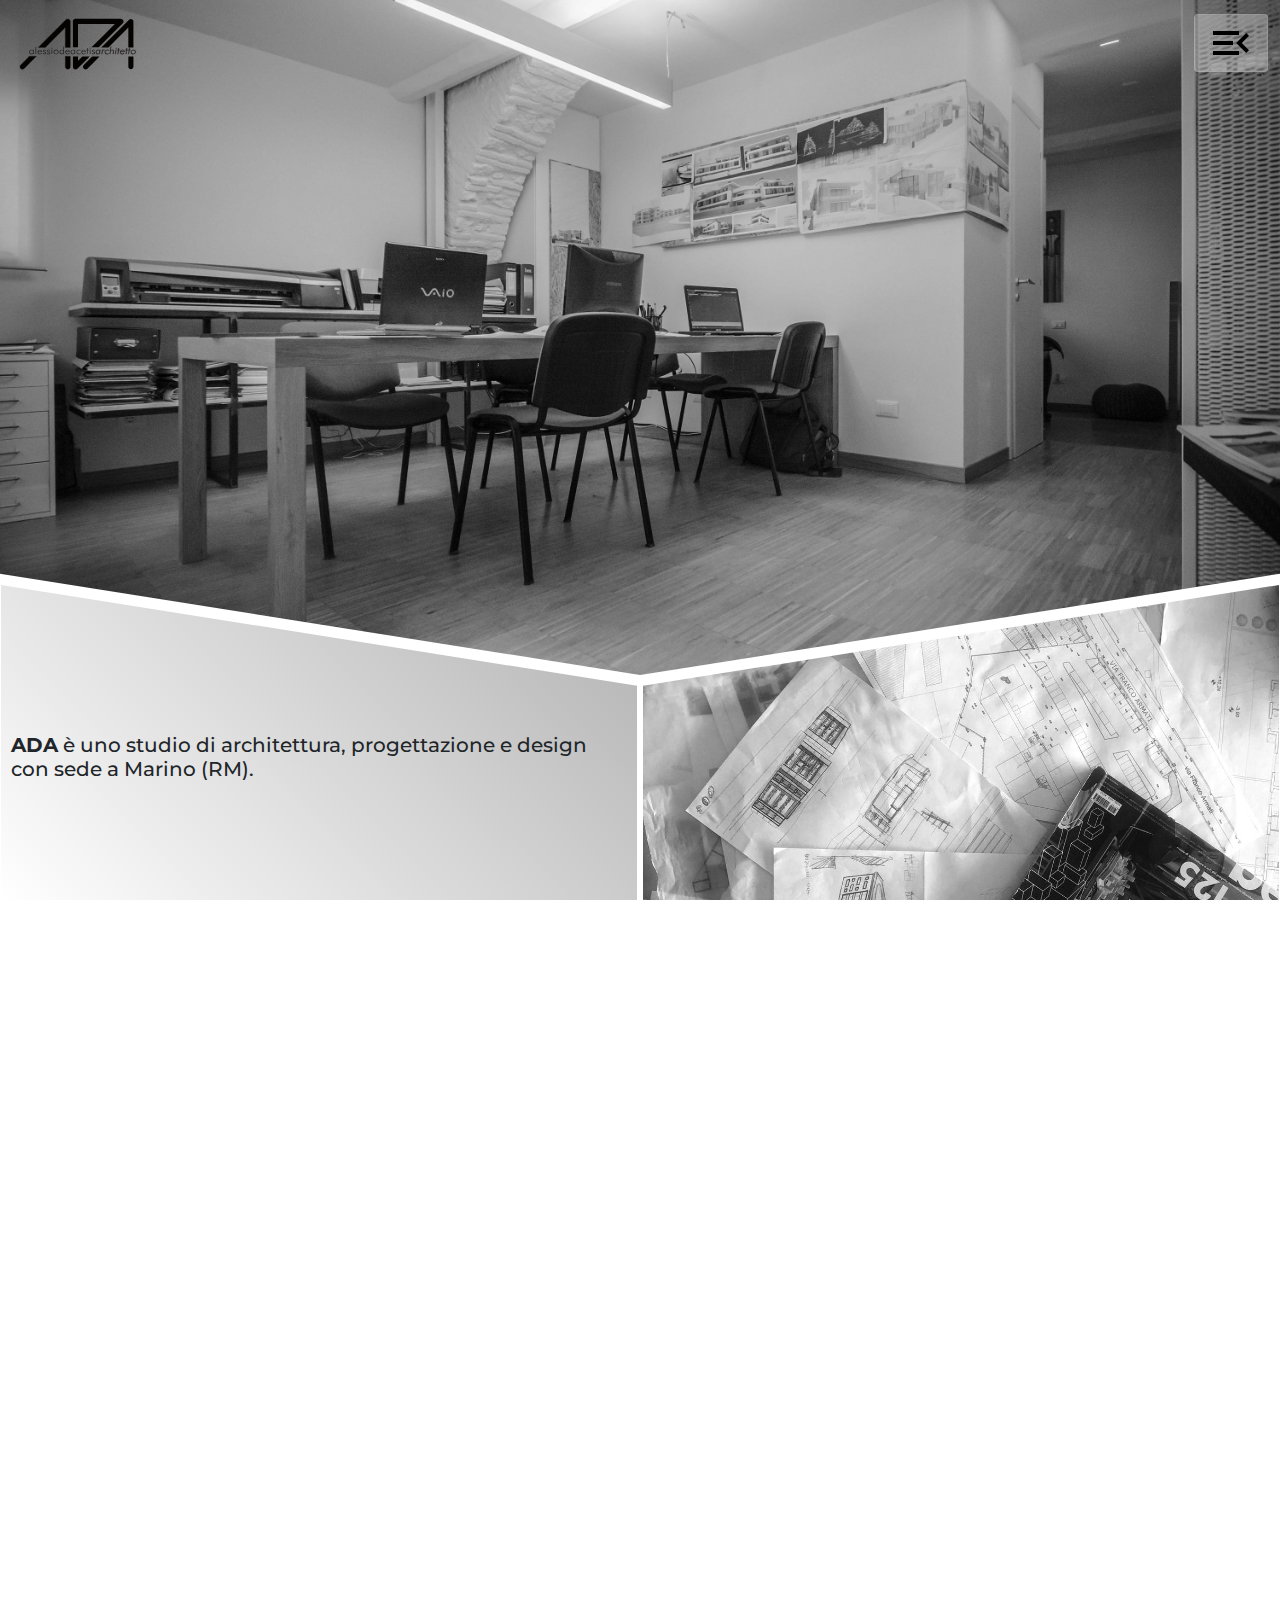
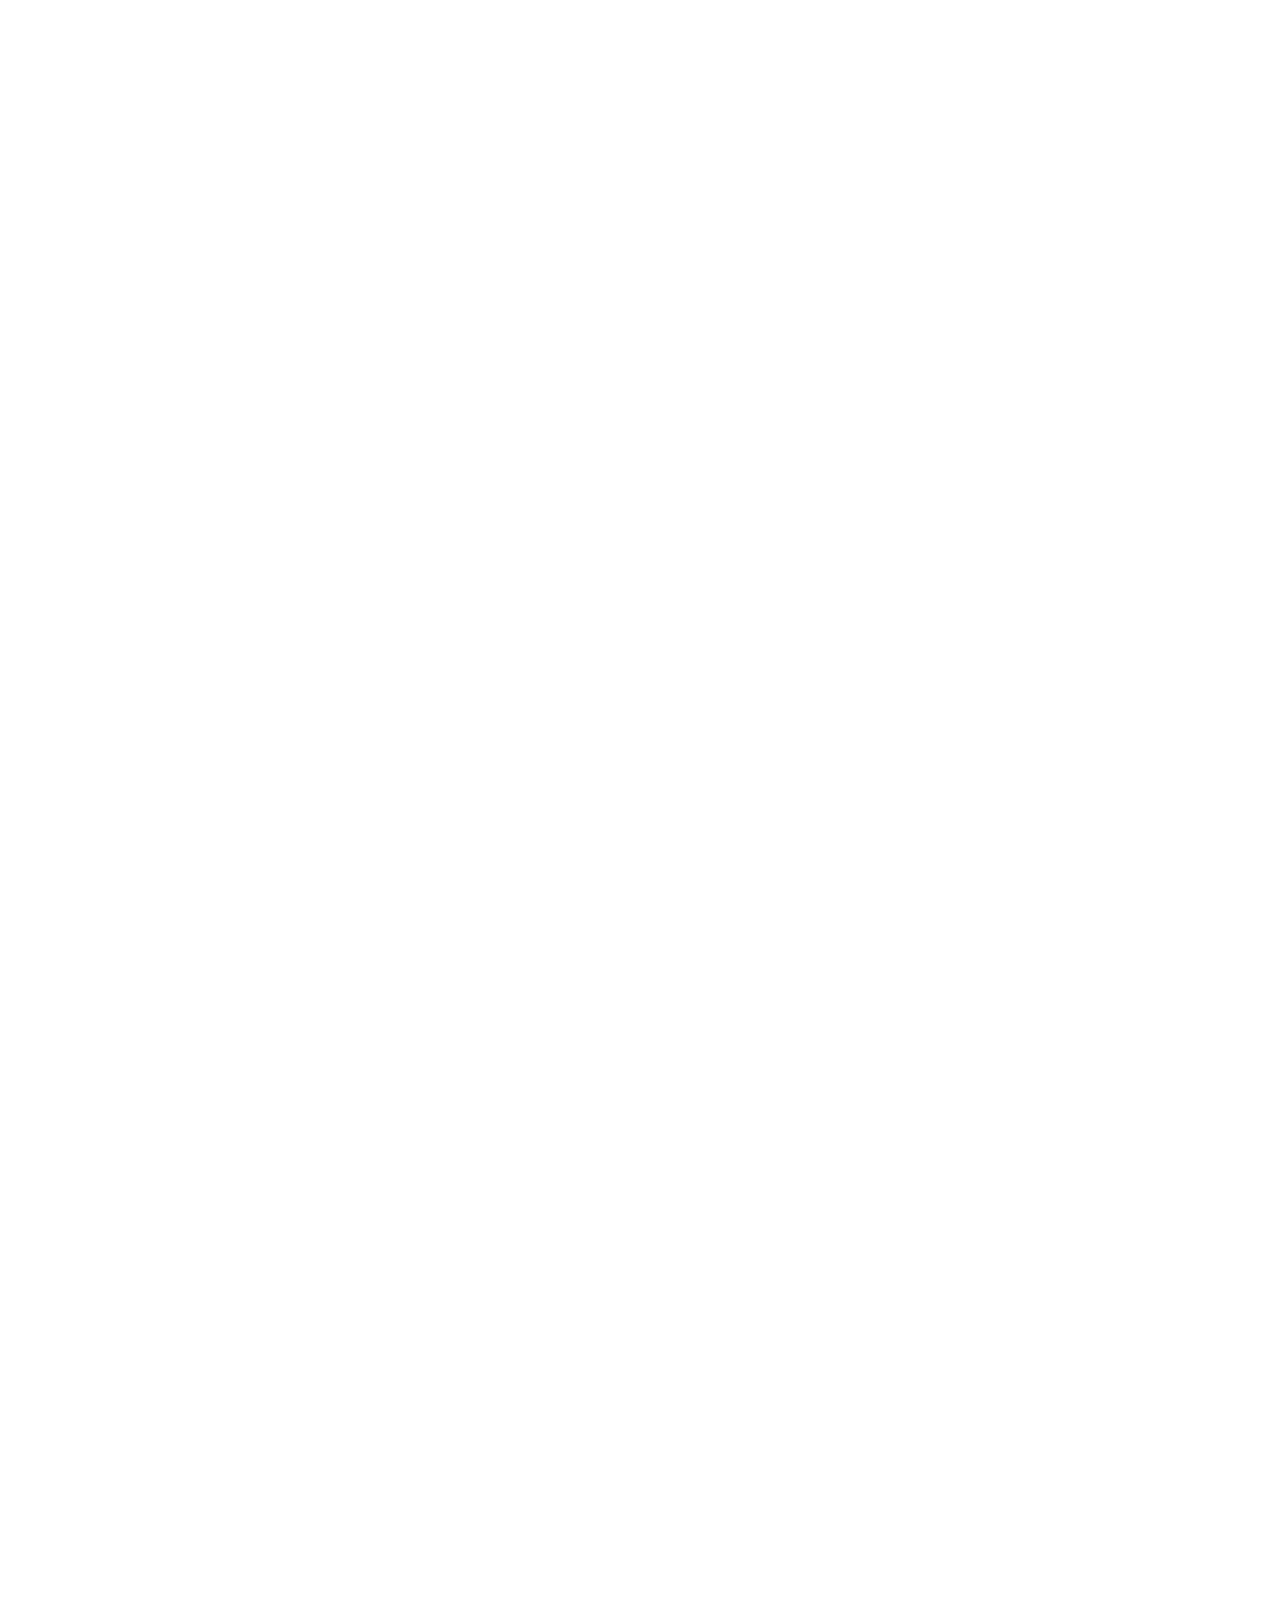
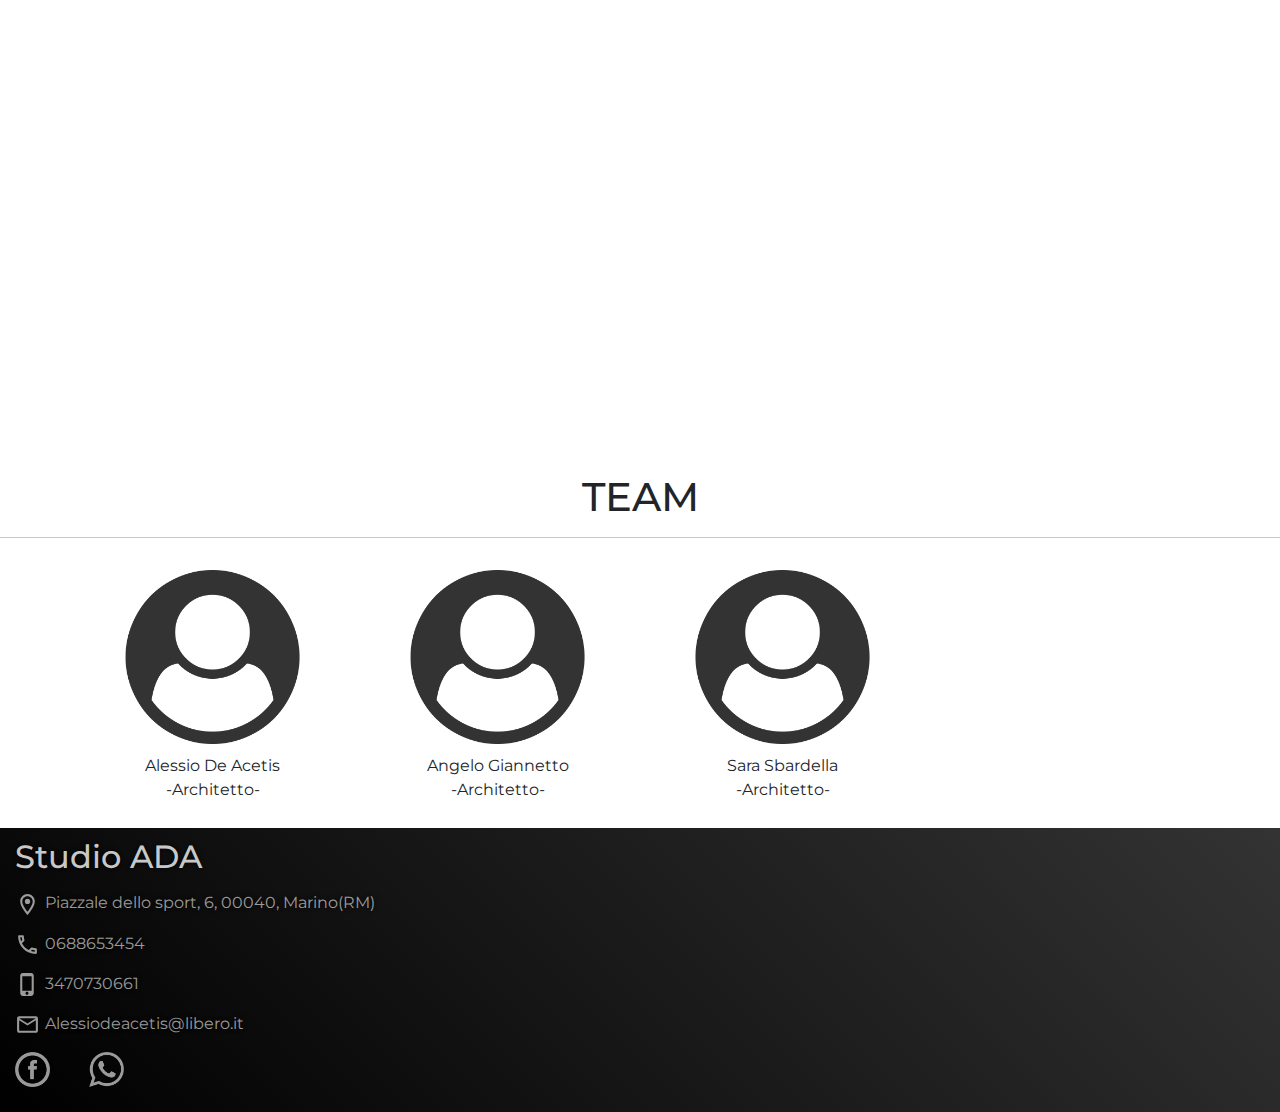
==== commit 2c2a56b2: "navbar and workers fixed" ====
--- a/about.html
+++ b/about.html
@@ -109,23 +109,24 @@
         <div class="col-6 col-md-4 col-lg-3 my-3">
           <div class="container-lavoratore">
           <img src="images/placeholder utente.png" width=100% alt="img not found">
-          <p>Architetto Alessio De Acetis</p>
+          <p>Alessio De Acetis <br> -Architetto-</p>
           </div>
         </div>
         
-        <!--
         <div class="col-6 col-md-4 col-lg-3 my-3">
           <div class="container-lavoratore">
           <img src="images/placeholder utente.png" width=100% alt="img not found">
-          <p>Architetto Alessio De Acetis</p>
+          <p>Angelo Giannetto <br> -Architetto-</p>
           </div>
         </div>
         <div class="col-6 col-md-4 col-lg-3 my-3">
           <div class="container-lavoratore">
           <img src="images/placeholder utente.png" width=100% alt="img not found">
-          <p>Architetto Alessio De Acetis</p>
+          <p>Sara Sbardella<br> -Architetto-</p>
           </div>
         </div>
+
+        <!--
         <div class="col-6 col-md-4 col-lg-3 my-3">
           <div class="container-lavoratore">
           <img src="images/placeholder utente.png" width=100% alt="img not found">
@@ -158,9 +159,9 @@
     <a class="contacts" href="tel:0688653454"><img src="images/icons/IconCall.svg">0688653454</a>
     <a class="contacts" href="tel:3470730661"><img src="images/icons/IconPhone.svg">3470730661</a>
     <a class="contacts" href="mailto:Alessiodeacetis@libero.it"><img src="images/icons/IconEmail.svg">Alessiodeacetis@libero.it</a>
-    <a href="#"><img class="social" src="images/icons/instagram.png"></a>
-    <a href="#"><img class="social" src="images/icons/facebook.png"></a>
-    <a href="#"><img class="social" src="images/icons/youtube.png"></a>
+    <!-- <a href="#"><img class="social" src="images/icons/instagram.png"></a> -->
+    <a href="https://it-it.facebook.com/people/ADASTUDIO/100063597727096/"><img class="social" src="images/icons/facebook.png"></a>
+    <!-- <a href="#"><img class="social" src="images/icons/youtube.png"></a> -->
     <a href="https://wa.me/393470730661"><img class="social" src="images/icons/whatsapp.png"></a>
 </div>
 
